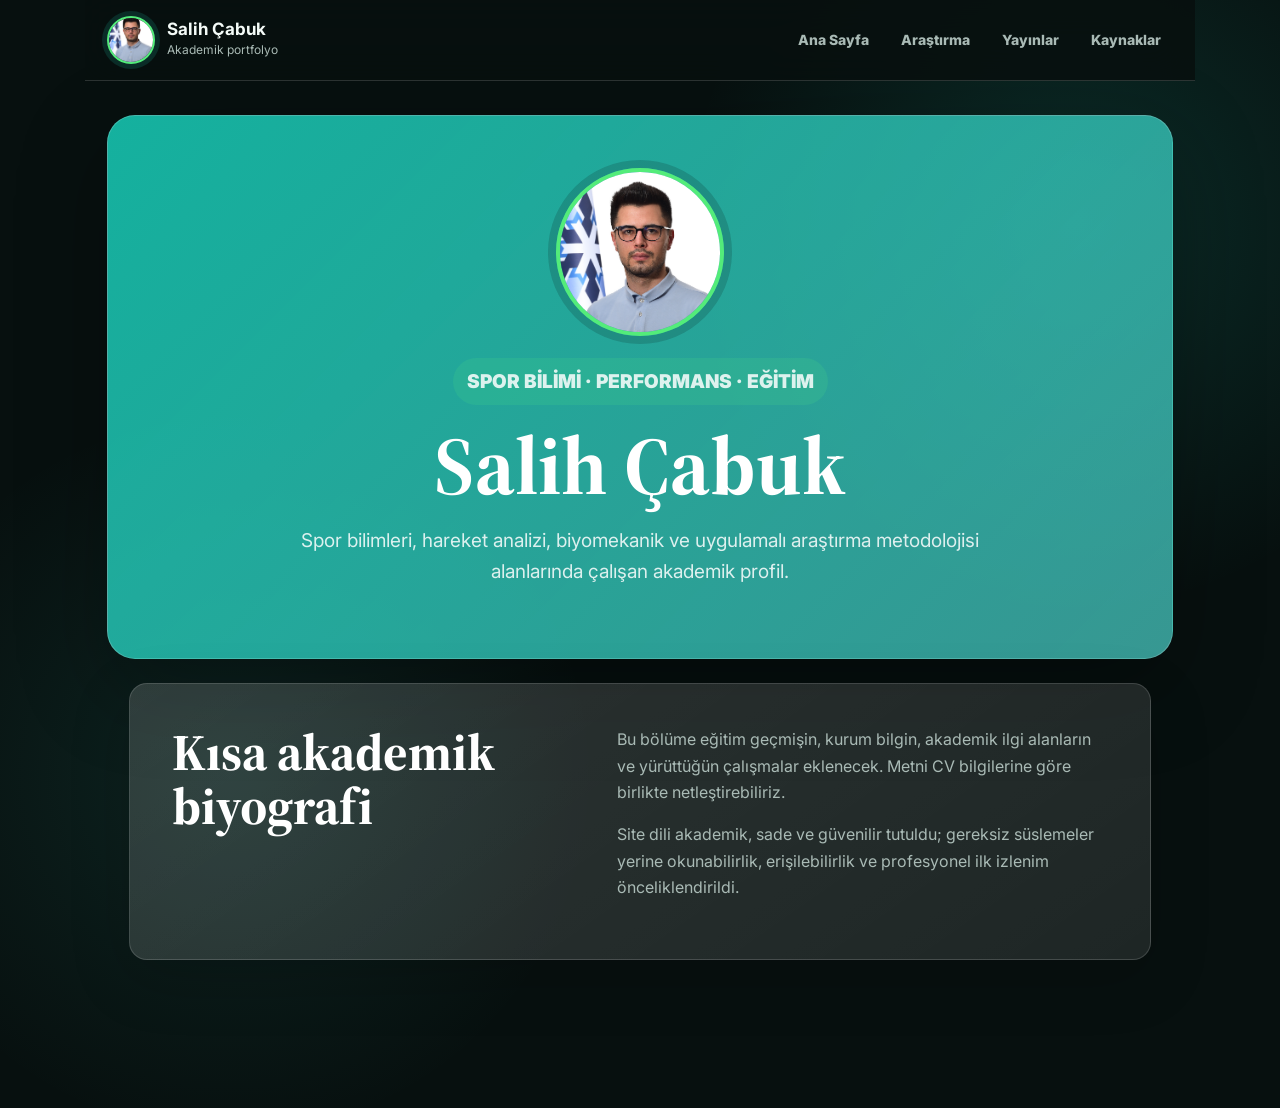
==== about.html @ 03b3e33f "Add files via upload" ====
<!doctype html>
<html lang="tr">
  <head>
    <meta charset="utf-8" />
    <meta name="viewport" content="width=device-width, initial-scale=1" />
    <title>Hakkımda | Salih Çabuk</title>
    <link rel="preconnect" href="https://fonts.googleapis.com" />
    <link rel="preconnect" href="https://fonts.gstatic.com" crossorigin />
    <link
      href="https://fonts.googleapis.com/css2?family=Inter:wght@400;500;600;700;800&family=Source+Serif+4:wght@600;700&display=swap"
      rel="stylesheet"
    />
    <link rel="stylesheet" href="styles.css" />
  </head>
  <body>
    <header class="site-header">
      <a class="brand" href="index.html">
        <span class="brand-photo"><img src="profile.jpg" alt="Salih Çabuk" /></span>
        <span><strong>Salih Çabuk</strong><small>Akademik portfolyo</small></span>
      </a>
      <nav class="site-nav visible">
        <a href="index.html">Ana Sayfa</a>
        <a href="research.html">Araştırma</a>
        <a href="publications.html">Yayınlar</a>
        <a href="resources.html">Kaynaklar</a>
      </nav>
    </header>

    <main class="page">
      <section class="about-hero">
        <img src="profile.jpg" alt="Salih Çabuk portre fotoğrafı" />
        <p class="eyebrow">Spor Bilimi · Performans · Eğitim</p>
        <h1>Salih Çabuk</h1>
        <p>
          Spor bilimleri, hareket analizi, biyomekanik ve uygulamalı araştırma metodolojisi
          alanlarında çalışan akademik profil.
        </p>
      </section>

      <section class="section two-column compact">
        <div>
          <h2>Kısa akademik biyografi</h2>
        </div>
        <div class="prose">
          <p>
            Bu bölüme eğitim geçmişin, kurum bilgin, akademik ilgi alanların ve yürüttüğün
            çalışmalar eklenecek. Metni CV bilgilerine göre birlikte netleştirebiliriz.
          </p>
          <p>
            Site dili akademik, sade ve güvenilir tutuldu; gereksiz süslemeler yerine okunabilirlik,
            erişilebilirlik ve profesyonel ilk izlenim önceliklendirildi.
          </p>
        </div>
      </section>
    </main>
  </body>
</html>
---- styles.css ----
:root {
  --bg: #07100f;
  --bg-soft: #0d1817;
  --panel: rgba(255, 255, 255, 0.075);
  --panel-strong: rgba(255, 255, 255, 0.11);
  --line: rgba(255, 255, 255, 0.15);
  --text: #f4fbf8;
  --muted: #a9bab5;
  --teal: #20c7b0;
  --teal-soft: #48d9c5;
  --green: #53ec7a;
  --rose: #ff8f96;
  --gold: #e8c46b;
  --shadow: 0 28px 90px rgba(0, 0, 0, 0.3);
  --max: 1110px;
}

* {
  box-sizing: border-box;
}

body {
  margin: 0;
  background:
    radial-gradient(circle at 84% 20%, rgba(32, 199, 176, 0.16), transparent 28%),
    radial-gradient(circle at 18% 70%, rgba(72, 217, 197, 0.1), transparent 28%),
    var(--bg);
  color: var(--text);
  font-family: Inter, system-ui, -apple-system, BlinkMacSystemFont, "Segoe UI", sans-serif;
  line-height: 1.65;
}

img {
  max-width: 100%;
}

a {
  color: inherit;
  text-decoration: none;
}

.site-header {
  position: sticky;
  top: 0;
  z-index: 30;
  display: flex;
  align-items: center;
  justify-content: space-between;
  gap: 22px;
  width: min(100%, var(--max));
  margin: 0 auto;
  padding: 16px 22px;
  background: rgba(7, 16, 15, 0.86);
  backdrop-filter: blur(18px);
  border-bottom: 1px solid var(--line);
}

.brand {
  display: inline-flex;
  align-items: center;
  gap: 12px;
  min-width: 0;
}

.brand-photo {
  display: block;
  width: 48px;
  height: 48px;
  overflow: hidden;
  border: 2px solid var(--green);
  border-radius: 50%;
  background: #16302c;
  box-shadow: 0 0 0 5px rgba(32, 199, 176, 0.16);
  flex: 0 0 auto;
}

.brand-photo img {
  width: 100%;
  height: 100%;
  object-fit: cover;
}

.brand strong,
.brand small {
  display: block;
}

.brand strong {
  color: var(--text);
  font-size: 17px;
  line-height: 1.15;
}

.brand small {
  color: var(--muted);
  font-size: 12px;
}

.site-nav {
  display: flex;
  align-items: center;
  gap: 8px;
}

.site-nav a {
  padding: 10px 12px;
  border-radius: 8px;
  color: var(--muted);
  font-size: 14px;
  font-weight: 800;
}

.site-nav a:hover {
  background: var(--panel-strong);
  color: var(--text);
}

.menu-button {
  display: none;
  width: 44px;
  height: 44px;
  border: 1px solid var(--line);
  border-radius: 8px;
  background: var(--panel);
}

.menu-button span {
  display: block;
  width: 18px;
  height: 2px;
  margin: 4px auto;
  background: var(--text);
}

.hero {
  display: grid;
  grid-template-columns: 1fr 0.8fr;
  gap: 46px;
  align-items: center;
  width: min(100%, var(--max));
  margin: 0 auto;
  padding: 34px 22px 30px;
}

.hero-copy {
  padding: 48px;
  border: 1px solid rgba(255, 255, 255, 0.18);
  border-radius: 28px;
  background:
    linear-gradient(135deg, rgba(22, 191, 171, 0.94), rgba(73, 199, 193, 0.82)),
    #1fbfae;
  box-shadow: var(--shadow);
}

.eyebrow,
.section-kicker {
  display: inline-flex;
  align-items: center;
  gap: 8px;
  margin: 0 0 18px;
  padding: 8px 14px;
  border-radius: 999px;
  background: rgba(83, 236, 122, 0.13);
  color: var(--green);
  font-size: 12px;
  font-weight: 900;
  letter-spacing: 0;
  text-transform: uppercase;
}

h1,
h2,
h3,
p,
figure {
  margin-top: 0;
}

h1,
h2 {
  font-family: "Source Serif 4", Georgia, serif;
  line-height: 1.04;
  letter-spacing: 0;
}

h1 {
  margin-bottom: 16px;
  color: #ffffff;
  font-size: clamp(48px, 8vw, 86px);
}

h2 {
  margin-bottom: 16px;
  color: #ffffff;
  font-size: clamp(30px, 4vw, 52px);
}

.title-line {
  max-width: 720px;
  margin-bottom: 18px;
  color: #effffb;
  font-size: clamp(20px, 2.5vw, 30px);
  font-weight: 900;
  line-height: 1.28;
}

.lead,
.prose p,
.quick-links small,
.card p,
.page-hero p,
.about-hero p,
.portrait figcaption span {
  color: var(--muted);
}

.hero-copy .lead {
  color: rgba(255, 255, 255, 0.84);
}

.lead {
  max-width: 650px;
  margin-bottom: 28px;
  font-size: 18px;
}

.hero-actions {
  display: flex;
  flex-wrap: wrap;
  gap: 12px;
}

.button {
  display: inline-flex;
  align-items: center;
  justify-content: center;
  min-height: 48px;
  padding: 0 18px;
  border-radius: 10px;
  font-weight: 900;
}

.button.primary {
  background: linear-gradient(135deg, #35f068, #22d0b9);
  color: #07201b;
}

.button.secondary {
  border: 1px solid rgba(255, 255, 255, 0.28);
  background: rgba(255, 255, 255, 0.12);
  color: #ffffff;
}

.portrait {
  margin: 0;
  padding: 14px;
  border: 1px solid var(--line);
  border-radius: 28px;
  background: rgba(255, 255, 255, 0.08);
  box-shadow: var(--shadow);
}

.portrait img {
  display: block;
  width: 100%;
  aspect-ratio: 4 / 5;
  object-fit: cover;
  object-position: center top;
  border-radius: 22px;
  background: #16302c;
}

.portrait figcaption {
  display: grid;
  gap: 2px;
  padding: 16px 6px 4px;
}

.portrait figcaption strong {
  color: var(--text);
}

.quick-links {
  display: grid;
  grid-template-columns: repeat(4, 1fr);
  gap: 12px;
  width: min(100%, var(--max));
  margin: 0 auto;
  padding: 26px 22px 18px;
}

.quick-links a,
.card,
.list-panel,
.section {
  border: 1px solid var(--line);
  border-radius: 18px;
  background:
    linear-gradient(145deg, rgba(255, 255, 255, 0.1), rgba(255, 255, 255, 0.045)),
    rgba(255, 255, 255, 0.055);
  box-shadow: 0 18px 60px rgba(0, 0, 0, 0.18);
}

.quick-links a {
  display: grid;
  gap: 9px;
  min-height: 168px;
  padding: 20px;
  transition: border-color 160ms ease, transform 160ms ease, background 160ms ease;
}

.quick-links a:hover,
.card:hover {
  border-color: rgba(32, 199, 176, 0.62);
  background: rgba(32, 199, 176, 0.12);
  transform: translateY(-2px);
}

.quick-links span,
.card span {
  color: var(--teal-soft);
  font-size: 13px;
  font-weight: 900;
}

.quick-links strong {
  color: var(--text);
  font-size: 21px;
}

.section {
  width: min(calc(100% - 44px), var(--max));
  margin: 44px auto 72px;
  padding: 42px;
}

.two-column {
  display: grid;
  grid-template-columns: 0.9fr 1.1fr;
  gap: 44px;
}

.compact {
  margin-top: 0;
}

.page {
  width: min(100%, var(--max));
  margin: 0 auto;
  padding: 34px 22px 76px;
}

.page-hero,
.about-hero {
  margin-bottom: 24px;
  padding: 52px;
  border: 1px solid rgba(255, 255, 255, 0.18);
  border-radius: 28px;
  background: linear-gradient(135deg, rgba(22, 191, 171, 0.92), rgba(73, 199, 193, 0.74));
  box-shadow: var(--shadow);
}

.page-hero {
  max-width: none;
}

.page-hero h1,
.about-hero h1 {
  font-size: clamp(44px, 7vw, 82px);
}

.page-hero p,
.about-hero p {
  max-width: 760px;
  color: rgba(255, 255, 255, 0.84);
  font-size: 19px;
}

.about-hero {
  display: grid;
  justify-items: center;
  text-align: center;
}

.about-hero img {
  width: 168px;
  height: 168px;
  margin-bottom: 22px;
  border: 4px solid var(--green);
  border-radius: 50%;
  object-fit: cover;
  object-position: center top;
  box-shadow: 0 0 0 8px rgba(7, 16, 15, 0.16);
}

.about-hero p {
  margin-right: auto;
  margin-left: auto;
}

.card-grid {
  display: grid;
  grid-template-columns: repeat(3, 1fr);
  gap: 16px;
}

.card {
  min-height: 250px;
  padding: 26px;
  transition: border-color 160ms ease, transform 160ms ease, background 160ms ease;
}

.card h2 {
  margin-top: 62px;
  font-family: Inter, sans-serif;
  font-size: 24px;
  line-height: 1.2;
}

.list-panel {
  display: grid;
  overflow: hidden;
}

.list-panel a {
  display: flex;
  align-items: center;
  justify-content: space-between;
  gap: 18px;
  padding: 22px 26px;
  border-bottom: 1px solid var(--line);
  color: var(--text);
  font-weight: 900;
}

.list-panel a:last-child {
  border-bottom: 0;
}

.list-panel span {
  color: var(--muted);
  font-weight: 600;
}

.site-footer {
  display: flex;
  justify-content: space-between;
  gap: 18px;
  width: min(100%, var(--max));
  margin: 0 auto;
  padding: 26px 22px 40px;
  color: var(--muted);
  border-top: 1px solid var(--line);
}

@media (max-width: 900px) {
  .menu-button {
    display: block;
  }

  .site-nav:not(.visible) {
    position: absolute;
    top: 82px;
    right: 22px;
    left: 22px;
    display: none;
    padding: 12px;
    border: 1px solid var(--line);
    border-radius: 18px;
    background: rgba(7, 16, 15, 0.96);
    box-shadow: var(--shadow);
  }

  .site-nav.is-open,
  .site-nav.visible {
    display: grid;
  }

  .hero,
  .two-column,
  .card-grid,
  .quick-links {
    grid-template-columns: 1fr;
  }

  .hero {
    min-height: auto;
    padding-top: 28px;
  }

  .hero-copy,
  .page-hero,
  .about-hero,
  .section {
    padding: 28px;
  }

  .site-footer {
    flex-direction: column;
  }
}
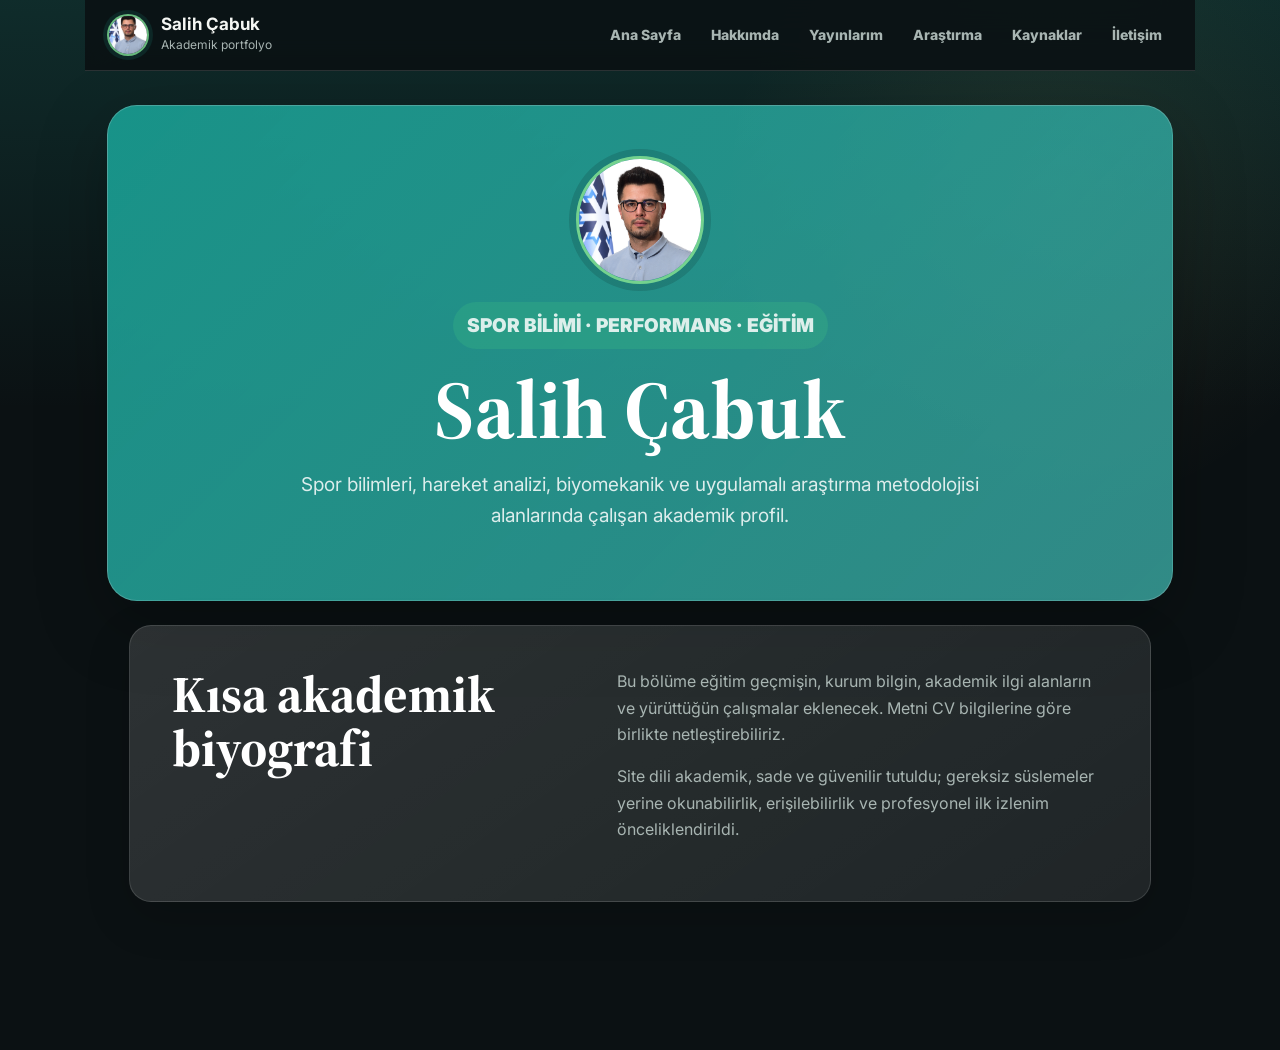
==== commit 8b10d2b2: "Add files via upload" ====
--- a/about.html
+++ b/about.html
@@ -20,9 +20,11 @@
       </a>
       <nav class="site-nav visible">
         <a href="index.html">Ana Sayfa</a>
+        <a href="about.html">Hakkımda</a>
+        <a href="publications.html">Yayınlarım</a>
         <a href="research.html">Araştırma</a>
-        <a href="publications.html">Yayınlar</a>
         <a href="resources.html">Kaynaklar</a>
+        <a href="mailto:example@example.com">İletişim</a>
       </nav>
     </header>
 
--- a/styles.css
+++ b/styles.css
@@ -1,17 +1,17 @@
 :root {
-  --bg: #07100f;
-  --bg-soft: #0d1817;
-  --panel: rgba(255, 255, 255, 0.075);
-  --panel-strong: rgba(255, 255, 255, 0.11);
-  --line: rgba(255, 255, 255, 0.15);
-  --text: #f4fbf8;
-  --muted: #a9bab5;
-  --teal: #20c7b0;
-  --teal-soft: #48d9c5;
-  --green: #53ec7a;
+  --bg: #0b1113;
+  --bg-soft: #121b1e;
+  --panel: rgba(255, 255, 255, 0.07);
+  --panel-strong: rgba(255, 255, 255, 0.12);
+  --line: rgba(255, 255, 255, 0.13);
+  --text: #f5f7f4;
+  --muted: #a8b5b2;
+  --teal: #25b8a7;
+  --teal-soft: #5fd6c7;
+  --green: #7bd88f;
   --rose: #ff8f96;
-  --gold: #e8c46b;
-  --shadow: 0 28px 90px rgba(0, 0, 0, 0.3);
+  --gold: #d8b15c;
+  --shadow: 0 22px 70px rgba(0, 0, 0, 0.26);
   --max: 1110px;
 }
 
@@ -22,8 +22,8 @@
 body {
   margin: 0;
   background:
-    radial-gradient(circle at 84% 20%, rgba(32, 199, 176, 0.16), transparent 28%),
-    radial-gradient(circle at 18% 70%, rgba(72, 217, 197, 0.1), transparent 28%),
+    linear-gradient(180deg, rgba(37, 184, 167, 0.16), transparent 410px),
+    radial-gradient(circle at 82% 18%, rgba(216, 177, 92, 0.09), transparent 24%),
     var(--bg);
   color: var(--text);
   font-family: Inter, system-ui, -apple-system, BlinkMacSystemFont, "Segoe UI", sans-serif;
@@ -49,8 +49,8 @@
   gap: 22px;
   width: min(100%, var(--max));
   margin: 0 auto;
-  padding: 16px 22px;
-  background: rgba(7, 16, 15, 0.86);
+  padding: 14px 22px;
+  background: rgba(11, 17, 19, 0.88);
   backdrop-filter: blur(18px);
   border-bottom: 1px solid var(--line);
 }
@@ -64,13 +64,13 @@
 
 .brand-photo {
   display: block;
-  width: 48px;
-  height: 48px;
+  width: 42px;
+  height: 42px;
   overflow: hidden;
-  border: 2px solid var(--green);
+  border: 2px solid rgba(123, 216, 143, 0.82);
   border-radius: 50%;
   background: #16302c;
-  box-shadow: 0 0 0 5px rgba(32, 199, 176, 0.16);
+  box-shadow: 0 0 0 4px rgba(37, 184, 167, 0.12);
   flex: 0 0 auto;
 }
 
@@ -103,8 +103,8 @@
 }
 
 .site-nav a {
-  padding: 10px 12px;
-  border-radius: 8px;
+  padding: 9px 11px;
+  border-radius: 10px;
   color: var(--muted);
   font-size: 14px;
   font-weight: 800;
@@ -134,22 +134,46 @@
 
 .hero {
   display: grid;
-  grid-template-columns: 1fr 0.8fr;
-  gap: 46px;
+  grid-template-columns: minmax(0, 1fr) 300px;
+  gap: 26px;
   align-items: center;
   width: min(100%, var(--max));
   margin: 0 auto;
-  padding: 34px 22px 30px;
+  padding: 42px 22px 28px;
 }
 
 .hero-copy {
-  padding: 48px;
+  position: relative;
+  overflow: hidden;
+  padding: clamp(28px, 5vw, 48px);
   border: 1px solid rgba(255, 255, 255, 0.18);
-  border-radius: 28px;
+  border-radius: 30px;
   background:
-    linear-gradient(135deg, rgba(22, 191, 171, 0.94), rgba(73, 199, 193, 0.82)),
-    #1fbfae;
+    linear-gradient(135deg, rgba(25, 154, 143, 0.95), rgba(62, 177, 171, 0.82)),
+    #219b90;
   box-shadow: var(--shadow);
+}
+
+.hero-copy::after {
+  content: "";
+  position: absolute;
+  right: -80px;
+  bottom: -110px;
+  width: 260px;
+  height: 260px;
+  border: 1px solid rgba(255, 255, 255, 0.16);
+  border-radius: 50%;
+}
+
+.hero-avatar {
+  width: 108px;
+  height: 108px;
+  margin-bottom: 22px;
+  border: 3px solid rgba(123, 216, 143, 0.95);
+  border-radius: 50%;
+  object-fit: cover;
+  object-position: center top;
+  box-shadow: 0 0 0 7px rgba(7, 16, 15, 0.12);
 }
 
 .eyebrow,
@@ -161,7 +185,7 @@
   padding: 8px 14px;
   border-radius: 999px;
   background: rgba(83, 236, 122, 0.13);
-  color: var(--green);
+  color: #b4f4bf;
   font-size: 12px;
   font-weight: 900;
   letter-spacing: 0;
@@ -186,7 +210,7 @@
 h1 {
   margin-bottom: 16px;
   color: #ffffff;
-  font-size: clamp(48px, 8vw, 86px);
+  font-size: clamp(44px, 7vw, 78px);
 }
 
 h2 {
@@ -199,7 +223,7 @@
   max-width: 720px;
   margin-bottom: 18px;
   color: #effffb;
-  font-size: clamp(20px, 2.5vw, 30px);
+  font-size: clamp(19px, 2.3vw, 28px);
   font-weight: 900;
   line-height: 1.28;
 }
@@ -236,13 +260,13 @@
   justify-content: center;
   min-height: 48px;
   padding: 0 18px;
-  border-radius: 10px;
+  border-radius: 12px;
   font-weight: 900;
 }
 
 .button.primary {
-  background: linear-gradient(135deg, #35f068, #22d0b9);
-  color: #07201b;
+  background: #f4f8f4;
+  color: #123b37;
 }
 
 .button.secondary {
@@ -251,22 +275,57 @@
   color: #ffffff;
 }
 
+.portrait,
+.hero-info {
+  width: min(100%, 280px);
+  justify-self: center;
+}
+
+.hero-info {
+  display: grid;
+  gap: 8px;
+  padding: 24px;
+  border: 1px solid var(--line);
+  border-radius: 24px;
+  background:
+    linear-gradient(145deg, rgba(255, 255, 255, 0.095), rgba(255, 255, 255, 0.04)),
+    rgba(255, 255, 255, 0.052);
+  box-shadow: 0 16px 46px rgba(0, 0, 0, 0.16);
+}
+
+.hero-info span {
+  color: var(--teal-soft);
+  font-size: 13px;
+  font-weight: 900;
+}
+
+.hero-info strong {
+  color: var(--text);
+  font-size: 22px;
+  line-height: 1.2;
+}
+
+.hero-info p {
+  margin-bottom: 0;
+  color: var(--muted);
+}
+
 .portrait {
   margin: 0;
-  padding: 14px;
+  padding: 12px;
   border: 1px solid var(--line);
-  border-radius: 28px;
-  background: rgba(255, 255, 255, 0.08);
+  border-radius: 26px;
+  background: rgba(255, 255, 255, 0.075);
   box-shadow: var(--shadow);
 }
 
 .portrait img {
   display: block;
   width: 100%;
-  aspect-ratio: 4 / 5;
+  height: 300px;
   object-fit: cover;
   object-position: center top;
-  border-radius: 22px;
+  border-radius: 20px;
   background: #16302c;
 }
 
@@ -294,17 +353,17 @@
 .list-panel,
 .section {
   border: 1px solid var(--line);
-  border-radius: 18px;
+  border-radius: 22px;
   background:
-    linear-gradient(145deg, rgba(255, 255, 255, 0.1), rgba(255, 255, 255, 0.045)),
-    rgba(255, 255, 255, 0.055);
-  box-shadow: 0 18px 60px rgba(0, 0, 0, 0.18);
+    linear-gradient(145deg, rgba(255, 255, 255, 0.095), rgba(255, 255, 255, 0.04)),
+    rgba(255, 255, 255, 0.052);
+  box-shadow: 0 16px 46px rgba(0, 0, 0, 0.16);
 }
 
 .quick-links a {
   display: grid;
   gap: 9px;
-  min-height: 168px;
+  min-height: 154px;
   padding: 20px;
   transition: border-color 160ms ease, transform 160ms ease, background 160ms ease;
 }
@@ -331,7 +390,7 @@
 .section {
   width: min(calc(100% - 44px), var(--max));
   margin: 44px auto 72px;
-  padding: 42px;
+  padding: clamp(28px, 4vw, 42px);
 }
 
 .two-column {
@@ -353,11 +412,183 @@
 .page-hero,
 .about-hero {
   margin-bottom: 24px;
-  padding: 52px;
+  padding: clamp(30px, 5vw, 50px);
   border: 1px solid rgba(255, 255, 255, 0.18);
-  border-radius: 28px;
-  background: linear-gradient(135deg, rgba(22, 191, 171, 0.92), rgba(73, 199, 193, 0.74));
+  border-radius: 30px;
+  background: linear-gradient(135deg, rgba(25, 154, 143, 0.94), rgba(62, 177, 171, 0.76));
   box-shadow: var(--shadow);
+}
+
+.publications-page {
+  max-width: 1180px;
+}
+
+.publications-hero {
+  margin-bottom: 28px;
+  padding: 40px 24px 34px;
+  text-align: center;
+  border-bottom: 1px solid rgba(32, 199, 176, 0.42);
+}
+
+.publications-hero h1 {
+  color: var(--teal-soft);
+  font-family: Inter, system-ui, sans-serif;
+  font-size: clamp(44px, 7vw, 70px);
+  font-weight: 900;
+  line-height: 1.05;
+}
+
+.publications-hero p {
+  margin-bottom: 0;
+  color: #c9d2dc;
+  font-size: 20px;
+  font-weight: 800;
+}
+
+.publication-stats {
+  display: grid;
+  grid-template-columns: repeat(3, 1fr);
+  gap: 22px;
+  margin: 48px 0 40px;
+  padding: 20px;
+  border-left: 4px solid var(--teal);
+  border-radius: 8px;
+  background: rgba(39, 86, 74, 0.2);
+}
+
+.publication-stats article {
+  display: grid;
+  grid-template-columns: 72px 1fr;
+  grid-template-rows: auto auto;
+  column-gap: 18px;
+  align-items: center;
+  min-height: 118px;
+  padding: 22px 24px;
+  border: 1px solid var(--line);
+  border-radius: 16px;
+  background: rgba(21, 34, 47, 0.88);
+}
+
+.stat-icon {
+  display: grid;
+  grid-row: 1 / 3;
+  place-items: center;
+  width: 70px;
+  height: 70px;
+  border-radius: 16px;
+  background: linear-gradient(135deg, var(--teal), var(--teal-soft));
+  color: #06201d;
+  font-weight: 900;
+}
+
+.publication-stats strong {
+  color: #f3f6ff;
+  font-size: 36px;
+  line-height: 1;
+}
+
+.publication-stats small {
+  color: #bac4d1;
+  font-size: 15px;
+  font-weight: 700;
+}
+
+.tabs {
+  display: flex;
+  flex-wrap: wrap;
+  justify-content: center;
+  gap: 10px;
+  margin: 0 0 54px;
+}
+
+.tabs a {
+  padding: 10px 15px;
+  border: 1px solid var(--line);
+  border-radius: 999px;
+  background: rgba(255, 255, 255, 0.06);
+  color: var(--text);
+  font-weight: 900;
+}
+
+.tabs a:hover {
+  border-color: rgba(32, 199, 176, 0.68);
+  background: rgba(32, 199, 176, 0.14);
+}
+
+.publication-section {
+  margin: 0 0 70px;
+}
+
+.publication-section h2 {
+  max-width: 820px;
+  margin: 0 auto 28px;
+  padding-bottom: 24px;
+  text-align: center;
+  border-bottom: 1px solid rgba(32, 199, 176, 0.42);
+  font-family: Inter, system-ui, sans-serif;
+  font-size: clamp(28px, 4vw, 40px);
+  font-weight: 900;
+}
+
+.section-label {
+  display: inline-flex;
+  align-items: center;
+  justify-content: center;
+  min-width: 56px;
+  min-height: 38px;
+  margin: 0 0 18px;
+  padding: 0 14px;
+  border-radius: 999px;
+  background: linear-gradient(135deg, #ff7db3, #ffca70);
+  color: #ffffff;
+  font-weight: 900;
+}
+
+.publication-list {
+  display: grid;
+  gap: 16px;
+}
+
+.publication-card {
+  padding: 24px 26px;
+  border: 1px solid rgba(32, 199, 176, 0.28);
+  border-left: 4px solid rgba(32, 199, 176, 0.72);
+  border-radius: 16px;
+  background: rgba(18, 32, 46, 0.88);
+  box-shadow: 0 18px 56px rgba(0, 0, 0, 0.2);
+}
+
+.publication-card h3 {
+  margin-bottom: 10px;
+  color: #edf3ff;
+  font-size: 18px;
+  line-height: 1.45;
+}
+
+.publication-card p {
+  margin-bottom: 8px;
+  color: #bfc8d6;
+}
+
+.publication-card small {
+  display: block;
+  margin-bottom: 14px;
+  color: #8f9bad;
+  font-size: 14px;
+  font-style: italic;
+  font-weight: 700;
+  text-transform: uppercase;
+}
+
+.publication-card span {
+  display: inline-flex;
+  padding: 7px 12px;
+  border: 1px solid rgba(32, 199, 176, 0.34);
+  border-radius: 999px;
+  background: rgba(32, 199, 176, 0.13);
+  color: var(--teal-soft);
+  font-size: 13px;
+  font-weight: 900;
 }
 
 .page-hero {
@@ -383,14 +614,14 @@
 }
 
 .about-hero img {
-  width: 168px;
-  height: 168px;
-  margin-bottom: 22px;
-  border: 4px solid var(--green);
+  width: 128px;
+  height: 128px;
+  margin-bottom: 18px;
+  border: 3px solid rgba(123, 216, 143, 0.92);
   border-radius: 50%;
   object-fit: cover;
   object-position: center top;
-  box-shadow: 0 0 0 8px rgba(7, 16, 15, 0.16);
+  box-shadow: 0 0 0 7px rgba(7, 16, 15, 0.14);
 }
 
 .about-hero p {
@@ -488,6 +719,24 @@
     padding-top: 28px;
   }
 
+  .portrait {
+    width: min(100%, 240px);
+  }
+
+  .portrait img {
+    height: 255px;
+  }
+
+  .hero-info {
+    width: 100%;
+    justify-self: stretch;
+  }
+
+  .publication-stats {
+    grid-template-columns: 1fr;
+    gap: 12px;
+  }
+
   .hero-copy,
   .page-hero,
   .about-hero,
@@ -499,3 +748,61 @@
     flex-direction: column;
   }
 }
+
+@media (max-width: 520px) {
+  .brand small {
+    display: none;
+  }
+
+  h1 {
+    font-size: clamp(38px, 13vw, 58px);
+  }
+
+  .title-line {
+    font-size: 20px;
+  }
+
+  .hero,
+  .page {
+    padding-right: 16px;
+    padding-left: 16px;
+  }
+
+  .hero-copy,
+  .page-hero,
+  .about-hero,
+  .section {
+    border-radius: 22px;
+    padding: 24px;
+  }
+
+  .portrait {
+    width: min(100%, 210px);
+  }
+
+  .portrait img {
+    height: 225px;
+    border-radius: 16px;
+  }
+
+  .hero-avatar {
+    width: 86px;
+    height: 86px;
+  }
+
+  .about-hero img {
+    width: 96px;
+    height: 96px;
+  }
+
+  .publication-stats article {
+    grid-template-columns: 58px 1fr;
+    padding: 18px;
+  }
+
+  .stat-icon {
+    width: 56px;
+    height: 56px;
+  }
+}
+}
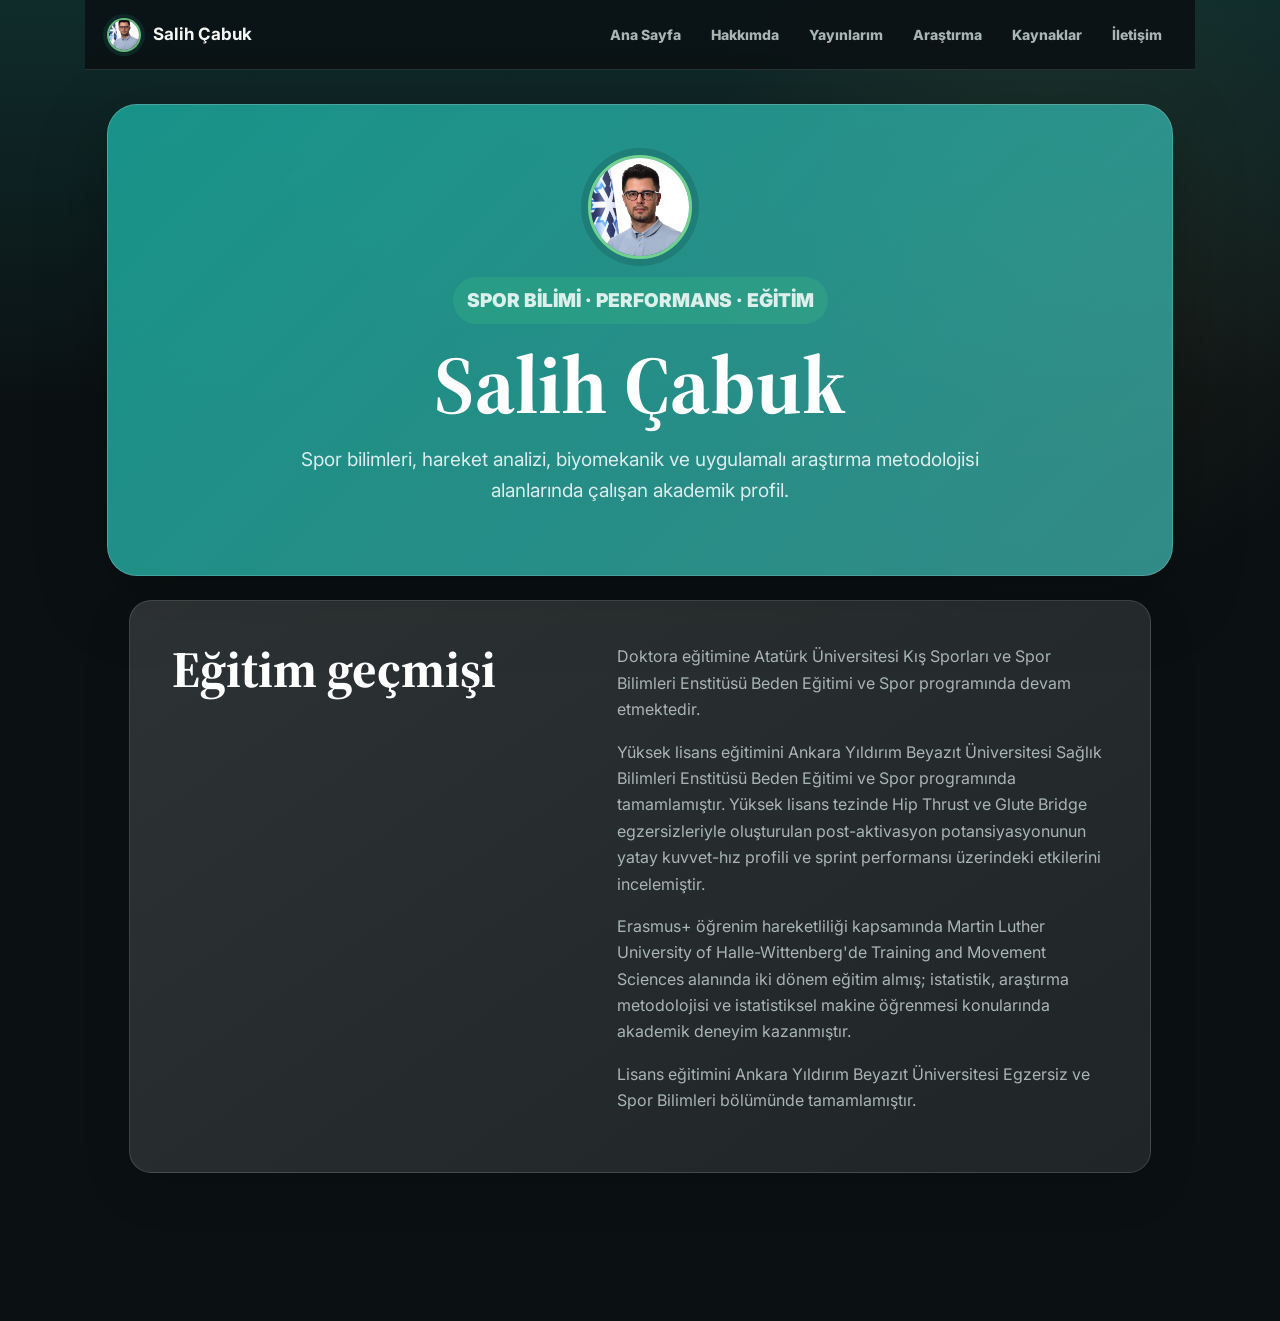
==== commit fed13a1e: "Add files via upload" ====
--- a/about.html
+++ b/about.html
@@ -16,7 +16,7 @@
     <header class="site-header">
       <a class="brand" href="index.html">
         <span class="brand-photo"><img src="profile.jpg" alt="Salih Çabuk" /></span>
-        <span><strong>Salih Çabuk</strong><small>Akademik portfolyo</small></span>
+        <span><strong>Salih Çabuk</strong></span>
       </a>
       <nav class="site-nav visible">
         <a href="index.html">Ana Sayfa</a>
@@ -41,16 +41,28 @@
 
       <section class="section two-column compact">
         <div>
-          <h2>Kısa akademik biyografi</h2>
+          <h2>Eğitim geçmişi</h2>
         </div>
         <div class="prose">
           <p>
-            Bu bölüme eğitim geçmişin, kurum bilgin, akademik ilgi alanların ve yürüttüğün
-            çalışmalar eklenecek. Metni CV bilgilerine göre birlikte netleştirebiliriz.
+            Doktora eğitimine Atatürk Üniversitesi Kış Sporları ve Spor Bilimleri Enstitüsü
+            Beden Eğitimi ve Spor programında devam etmektedir.
           </p>
           <p>
-            Site dili akademik, sade ve güvenilir tutuldu; gereksiz süslemeler yerine okunabilirlik,
-            erişilebilirlik ve profesyonel ilk izlenim önceliklendirildi.
+            Yüksek lisans eğitimini Ankara Yıldırım Beyazıt Üniversitesi Sağlık Bilimleri
+            Enstitüsü Beden Eğitimi ve Spor programında tamamlamıştır. Yüksek lisans tezinde
+            Hip Thrust ve Glute Bridge egzersizleriyle oluşturulan post-aktivasyon potansiyasyonunun
+            yatay kuvvet-hız profili ve sprint performansı üzerindeki etkilerini incelemiştir.
+          </p>
+          <p>
+            Erasmus+ öğrenim hareketliliği kapsamında Martin Luther University of
+            Halle-Wittenberg'de Training and Movement Sciences alanında iki dönem eğitim almış;
+            istatistik, araştırma metodolojisi ve istatistiksel makine öğrenmesi konularında
+            akademik deneyim kazanmıştır.
+          </p>
+          <p>
+            Lisans eğitimini Ankara Yıldırım Beyazıt Üniversitesi Egzersiz ve Spor Bilimleri
+            bölümünde tamamlamıştır.
           </p>
         </div>
       </section>
--- a/styles.css
+++ b/styles.css
@@ -64,8 +64,8 @@
 
 .brand-photo {
   display: block;
-  width: 42px;
-  height: 42px;
+  width: 34px;
+  height: 34px;
   overflow: hidden;
   border: 2px solid rgba(123, 216, 143, 0.82);
   border-radius: 50%;
@@ -92,8 +92,7 @@
 }
 
 .brand small {
-  color: var(--muted);
-  font-size: 12px;
+  display: none;
 }
 
 .site-nav {
@@ -134,8 +133,8 @@
 
 .hero {
   display: grid;
-  grid-template-columns: minmax(0, 1fr) 300px;
-  gap: 26px;
+  grid-template-columns: minmax(0, 1fr) 250px;
+  gap: 28px;
   align-items: center;
   width: min(100%, var(--max));
   margin: 0 auto;
@@ -166,14 +165,56 @@
 }
 
 .hero-avatar {
-  width: 108px;
-  height: 108px;
-  margin-bottom: 22px;
-  border: 3px solid rgba(123, 216, 143, 0.95);
+  width: 76px;
+  height: 76px;
+  margin-bottom: 18px;
+  border: 2px solid rgba(123, 216, 143, 0.95);
   border-radius: 50%;
   object-fit: cover;
   object-position: center top;
-  box-shadow: 0 0 0 7px rgba(7, 16, 15, 0.12);
+  box-shadow: 0 0 0 6px rgba(7, 16, 15, 0.12);
+}
+
+.education-list {
+  display: grid;
+  gap: 12px;
+}
+
+.education-list article {
+  padding: 16px 18px;
+  border: 1px solid rgba(255, 255, 255, 0.18);
+  border-radius: 18px;
+  background: rgba(7, 16, 15, 0.13);
+}
+
+.education-list span {
+  display: block;
+  margin-bottom: 5px;
+  color: #cff7da;
+  font-size: 12px;
+  font-weight: 900;
+}
+
+.education-list h2 {
+  margin-bottom: 3px;
+  color: #ffffff;
+  font-family: Inter, system-ui, sans-serif;
+  font-size: 18px;
+  line-height: 1.25;
+}
+
+.education-list p {
+  margin-bottom: 0;
+  color: rgba(255, 255, 255, 0.9);
+  font-weight: 800;
+}
+
+.education-note {
+  display: block;
+  margin-top: 8px;
+  color: rgba(255, 255, 255, 0.72);
+  font-size: 13px;
+  line-height: 1.45;
 }
 
 .eyebrow,
@@ -231,6 +272,7 @@
 .lead,
 .prose p,
 .quick-links small,
+.quick-links p,
 .card p,
 .page-hero p,
 .about-hero p,
@@ -276,9 +318,48 @@
 }
 
 .portrait,
-.hero-info {
-  width: min(100%, 280px);
+.hero-info,
+.profile-card {
+  width: min(100%, 220px);
   justify-self: center;
+}
+
+.profile-card {
+  margin: 0;
+  padding: 10px;
+  border: 1px solid var(--line);
+  border-radius: 24px;
+  background:
+    linear-gradient(145deg, rgba(255, 255, 255, 0.11), rgba(255, 255, 255, 0.045)),
+    rgba(255, 255, 255, 0.06);
+  box-shadow: var(--shadow);
+}
+
+.profile-card img {
+  display: block;
+  width: 100%;
+  height: 235px;
+  border-radius: 18px;
+  object-fit: cover;
+  object-position: center top;
+  background: #16302c;
+}
+
+.profile-card figcaption {
+  display: grid;
+  gap: 2px;
+  padding: 13px 4px 2px;
+}
+
+.profile-card strong {
+  color: #ffffff;
+  font-size: 17px;
+}
+
+.profile-card span {
+  color: var(--muted);
+  font-size: 13px;
+  font-weight: 700;
 }
 
 .hero-info {
@@ -385,6 +466,12 @@
 .quick-links strong {
   color: var(--text);
   font-size: 21px;
+}
+
+.quick-links p {
+  margin-bottom: 0;
+  font-size: 14px;
+  line-height: 1.45;
 }
 
 .section {
@@ -570,7 +657,7 @@
   color: #bfc8d6;
 }
 
-.publication-card small {
+.publication-card .pub-meta {
   display: block;
   margin-bottom: 14px;
   color: #8f9bad;
@@ -614,8 +701,8 @@
 }
 
 .about-hero img {
-  width: 128px;
-  height: 128px;
+  width: 104px;
+  height: 104px;
   margin-bottom: 18px;
   border: 3px solid rgba(123, 216, 143, 0.92);
   border-radius: 50%;
@@ -732,6 +819,14 @@
     justify-self: stretch;
   }
 
+  .profile-card {
+    width: min(100%, 200px);
+  }
+
+  .profile-card img {
+    height: 210px;
+  }
+
   .publication-stats {
     grid-template-columns: 1fr;
     gap: 12px;
@@ -786,13 +881,21 @@
   }
 
   .hero-avatar {
+    width: 68px;
+    height: 68px;
+  }
+
+  .about-hero img {
     width: 86px;
     height: 86px;
   }
 
-  .about-hero img {
-    width: 96px;
-    height: 96px;
+  .profile-card {
+    width: min(100%, 180px);
+  }
+
+  .profile-card img {
+    height: 190px;
   }
 
   .publication-stats article {
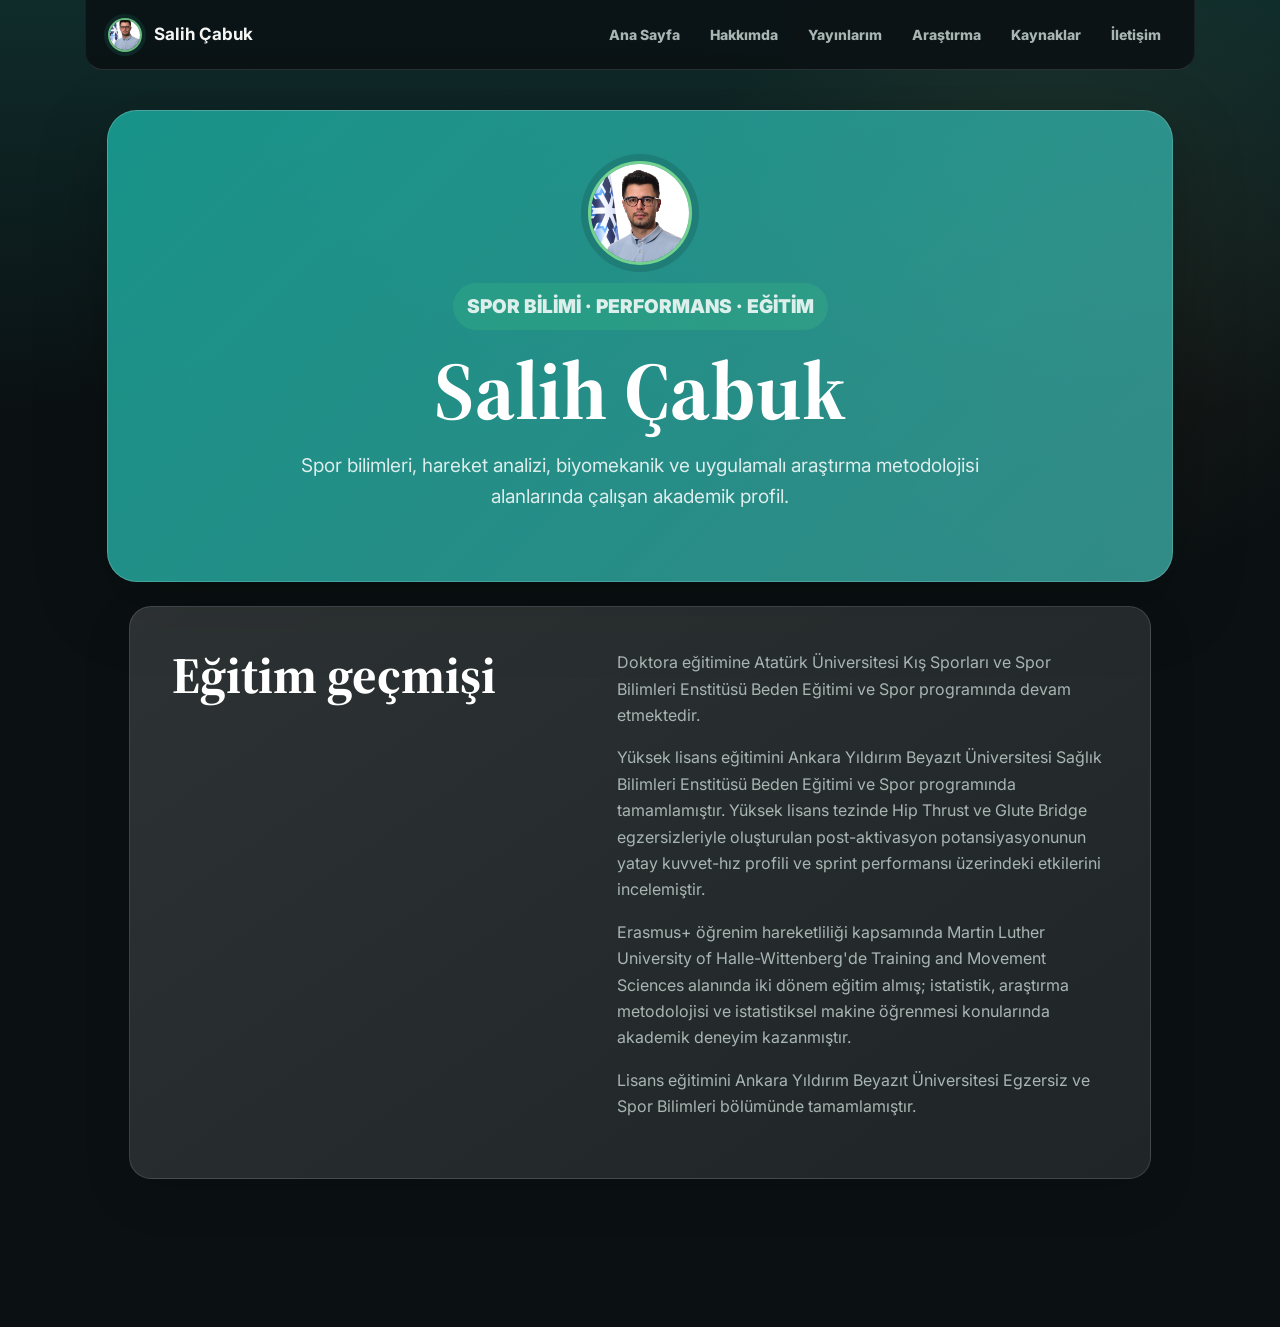
==== commit 08628de6: "Add files via upload" ====
--- a/about.html
+++ b/about.html
@@ -18,7 +18,12 @@
         <span class="brand-photo"><img src="profile.jpg" alt="Salih Çabuk" /></span>
         <span><strong>Salih Çabuk</strong></span>
       </a>
-      <nav class="site-nav visible">
+      <button class="menu-button" type="button" aria-label="Menüyü aç" aria-expanded="false">
+        <span></span>
+        <span></span>
+        <span></span>
+      </button>
+      <nav class="site-nav">
         <a href="index.html">Ana Sayfa</a>
         <a href="about.html">Hakkımda</a>
         <a href="publications.html">Yayınlarım</a>
--- a/styles.css
+++ b/styles.css
@@ -21,6 +21,7 @@
 
 body {
   margin: 0;
+  padding-top: 76px;
   background:
     linear-gradient(180deg, rgba(37, 184, 167, 0.16), transparent 410px),
     radial-gradient(circle at 82% 18%, rgba(216, 177, 92, 0.09), transparent 24%),
@@ -40,8 +41,10 @@
 }
 
 .site-header {
-  position: sticky;
+  position: fixed;
   top: 0;
+  left: 50%;
+  transform: translateX(-50%);
   z-index: 30;
   display: flex;
   align-items: center;
@@ -53,6 +56,9 @@
   background: rgba(11, 17, 19, 0.88);
   backdrop-filter: blur(18px);
   border-bottom: 1px solid var(--line);
+  border-right: 1px solid rgba(255, 255, 255, 0.06);
+  border-left: 1px solid rgba(255, 255, 255, 0.06);
+  border-radius: 0 0 18px 18px;
 }
 
 .brand {
@@ -604,6 +610,13 @@
 
 .publication-section {
   margin: 0 0 70px;
+  scroll-margin-top: 100px;
+}
+
+.page-hero,
+.about-hero,
+.publications-hero {
+  scroll-margin-top: 100px;
 }
 
 .publication-section h2 {
@@ -776,7 +789,7 @@
     display: block;
   }
 
-  .site-nav:not(.visible) {
+  .site-nav {
     position: absolute;
     top: 82px;
     right: 22px;
@@ -789,8 +802,7 @@
     box-shadow: var(--shadow);
   }
 
-  .site-nav.is-open,
-  .site-nav.visible {
+  .site-nav.is-open {
     display: grid;
   }
 
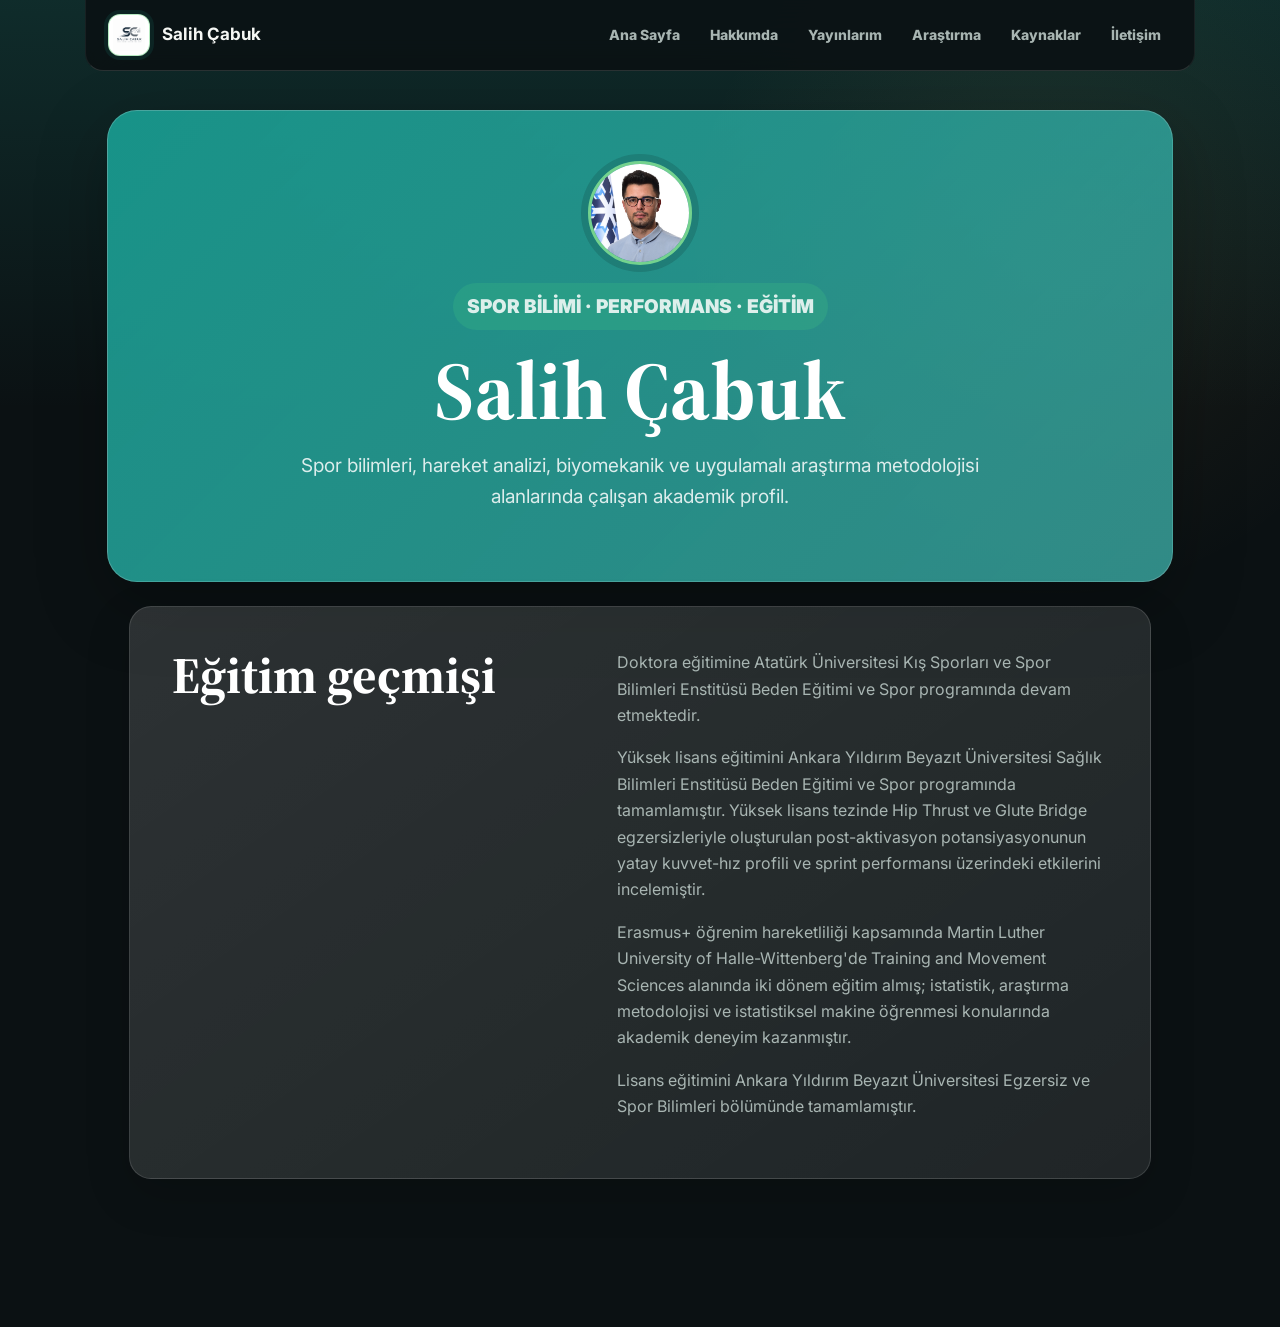
==== commit 80a4a12e: "Add files via upload" ====
--- a/about.html
+++ b/about.html
@@ -15,7 +15,7 @@
   <body>
     <header class="site-header">
       <a class="brand" href="index.html">
-        <span class="brand-photo"><img src="profile.jpg" alt="Salih Çabuk" /></span>
+        <span class="brand-photo"><img src="logo.png" alt="Salih Çabuk logo" /></span>
         <span><strong>Salih Çabuk</strong></span>
       </a>
       <button class="menu-button" type="button" aria-label="Menüyü aç" aria-expanded="false">
--- a/styles.css
+++ b/styles.css
@@ -70,20 +70,21 @@
 
 .brand-photo {
   display: block;
-  width: 34px;
-  height: 34px;
+  width: 42px;
+  height: 42px;
   overflow: hidden;
-  border: 2px solid rgba(123, 216, 143, 0.82);
-  border-radius: 50%;
-  background: #16302c;
-  box-shadow: 0 0 0 4px rgba(37, 184, 167, 0.12);
+  padding: 4px;
+  border: 1px solid rgba(123, 216, 143, 0.55);
+  border-radius: 12px;
+  background: #ffffff;
+  box-shadow: 0 0 0 4px rgba(37, 184, 167, 0.1);
   flex: 0 0 auto;
 }
 
 .brand-photo img {
   width: 100%;
   height: 100%;
-  object-fit: cover;
+  object-fit: contain;
 }
 
 .brand strong,
@@ -139,12 +140,12 @@
 
 .hero {
   display: grid;
-  grid-template-columns: minmax(0, 1fr) 250px;
-  gap: 28px;
-  align-items: center;
+  grid-template-columns: minmax(0, 1fr) 260px;
+  gap: 34px;
+  align-items: start;
   width: min(100%, var(--max));
   margin: 0 auto;
-  padding: 42px 22px 28px;
+  padding: 42px 22px 76px;
 }
 
 .hero-copy {
@@ -183,14 +184,14 @@
 
 .education-list {
   display: grid;
-  gap: 12px;
+  gap: 20px;
 }
 
 .education-list article {
-  padding: 16px 18px;
-  border: 1px solid rgba(255, 255, 255, 0.18);
-  border-radius: 18px;
-  background: rgba(7, 16, 15, 0.13);
+  padding: 0;
+  border: 0;
+  border-radius: 0;
+  background: transparent;
 }
 
 .education-list span {
@@ -202,15 +203,15 @@
 }
 
 .education-list h2 {
-  margin-bottom: 3px;
+  margin-bottom: 7px;
   color: #ffffff;
-  font-family: Inter, system-ui, sans-serif;
-  font-size: 18px;
-  line-height: 1.25;
+  font-family: "Source Serif 4", Georgia, serif;
+  font-size: clamp(30px, 4.6vw, 48px);
+  line-height: 0.98;
 }
 
 .education-list p {
-  margin-bottom: 0;
+  margin-bottom: 8px;
   color: rgba(255, 255, 255, 0.9);
   font-weight: 800;
 }
@@ -331,7 +332,11 @@
 }
 
 .profile-card {
+  display: grid;
+  justify-items: center;
+  text-align: center;
   margin: 0;
+  margin-top: 120px;
   padding: 10px;
   border: 1px solid var(--line);
   border-radius: 24px;
@@ -354,18 +359,35 @@
 .profile-card figcaption {
   display: grid;
   gap: 2px;
-  padding: 13px 4px 2px;
+  padding: 13px 4px 12px;
 }
 
 .profile-card strong {
   color: #ffffff;
   font-size: 17px;
-}
-
-.profile-card span {
+  line-height: 1.35;
+}
+
+.profile-card span,
+.affiliation-card span {
   color: var(--muted);
   font-size: 13px;
   font-weight: 700;
+}
+
+.affiliation-card {
+  display: grid;
+  gap: 3px;
+  width: 100%;
+  padding: 14px;
+  border: 1px solid rgba(32, 199, 176, 0.24);
+  border-radius: 16px;
+  background: rgba(32, 199, 176, 0.08);
+}
+
+.affiliation-card strong {
+  color: var(--teal-soft);
+  font-size: 14px;
 }
 
 .hero-info {
@@ -833,6 +855,7 @@
 
   .profile-card {
     width: min(100%, 200px);
+    margin-top: 0;
   }
 
   .profile-card img {
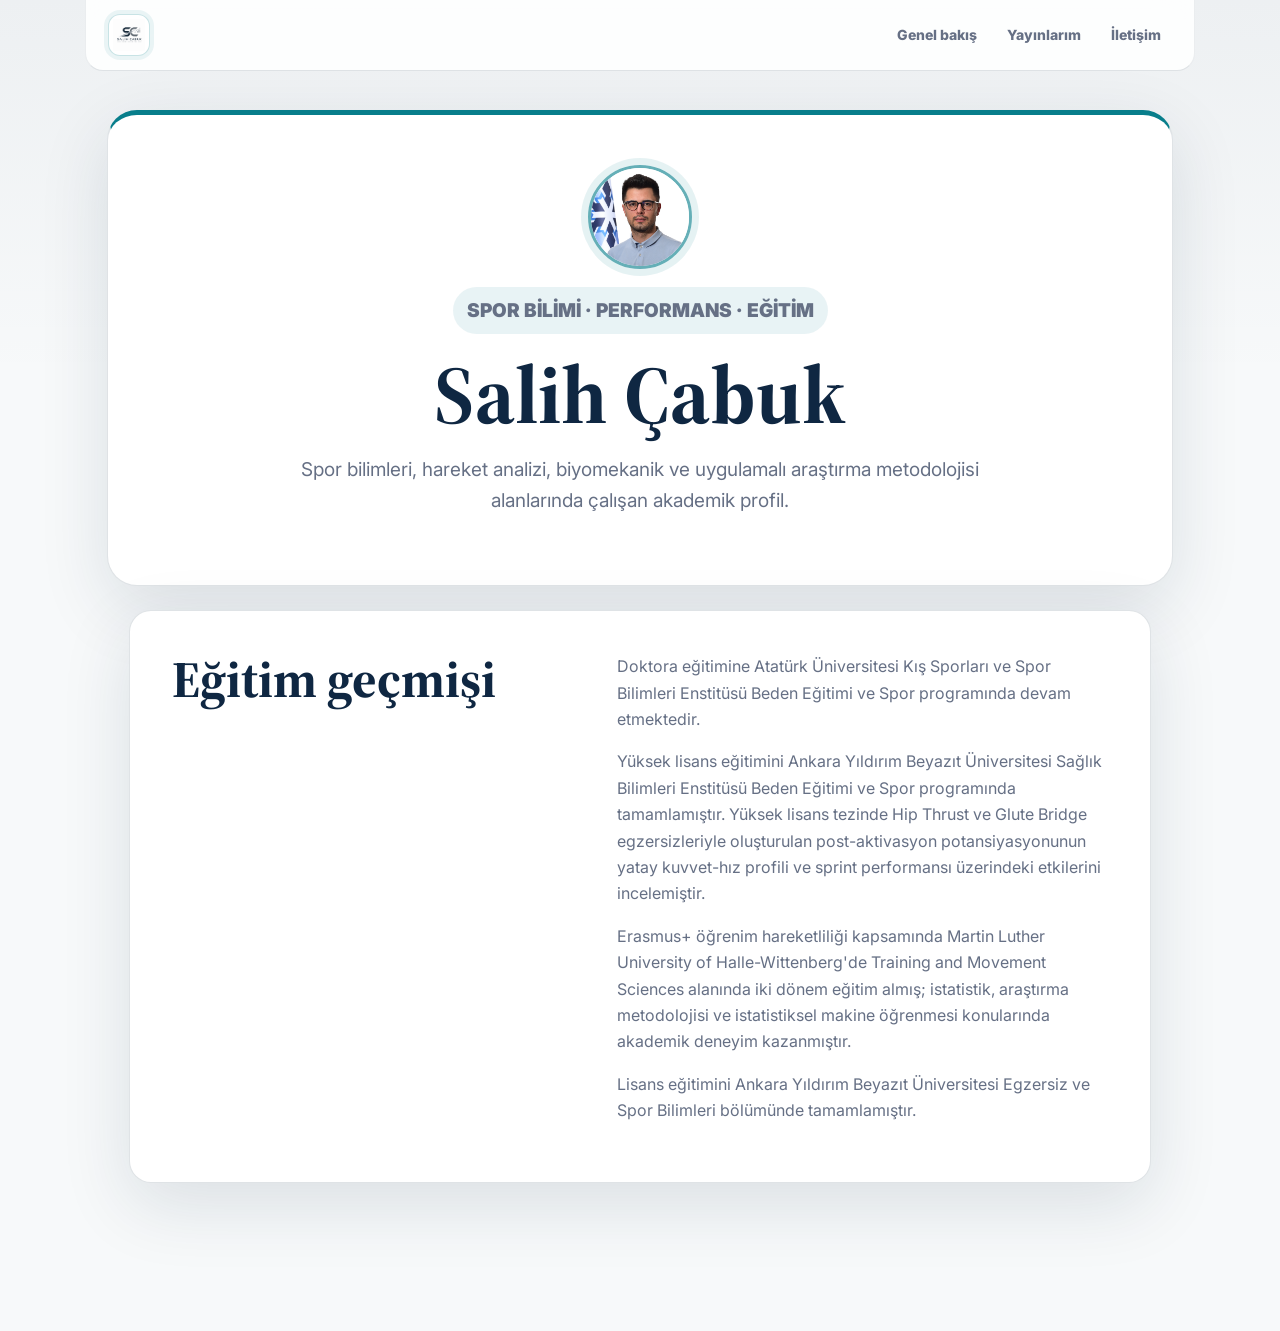
==== commit e7507a47: "Add files via upload" ====
--- a/about.html
+++ b/about.html
@@ -16,7 +16,6 @@
     <header class="site-header">
       <a class="brand" href="index.html">
         <span class="brand-photo"><img src="logo.png" alt="Salih Çabuk logo" /></span>
-        <span><strong>Salih Çabuk</strong></span>
       </a>
       <button class="menu-button" type="button" aria-label="Menüyü aç" aria-expanded="false">
         <span></span>
@@ -24,11 +23,8 @@
         <span></span>
       </button>
       <nav class="site-nav">
-        <a href="index.html">Ana Sayfa</a>
-        <a href="about.html">Hakkımda</a>
+        <a href="index.html">Genel bakış</a>
         <a href="publications.html">Yayınlarım</a>
-        <a href="research.html">Araştırma</a>
-        <a href="resources.html">Kaynaklar</a>
         <a href="mailto:example@example.com">İletişim</a>
       </nav>
     </header>
--- a/styles.css
+++ b/styles.css
@@ -1,17 +1,17 @@
 :root {
-  --bg: #0b1113;
-  --bg-soft: #121b1e;
-  --panel: rgba(255, 255, 255, 0.07);
-  --panel-strong: rgba(255, 255, 255, 0.12);
-  --line: rgba(255, 255, 255, 0.13);
-  --text: #f5f7f4;
-  --muted: #a8b5b2;
-  --teal: #25b8a7;
-  --teal-soft: #5fd6c7;
-  --green: #7bd88f;
-  --rose: #ff8f96;
-  --gold: #d8b15c;
-  --shadow: 0 22px 70px rgba(0, 0, 0, 0.26);
+  --bg: #f7f9fa;
+  --bg-soft: #eef4f5;
+  --panel: #ffffff;
+  --panel-strong: #eef7f8;
+  --line: rgba(15, 39, 66, 0.13);
+  --text: #182230;
+  --muted: #667085;
+  --navy: #0f2742;
+  --teal: #087e8b;
+  --teal-soft: #087e8b;
+  --green: #34a853;
+  --gold: #d9a441;
+  --shadow: 0 22px 70px rgba(15, 39, 66, 0.12);
   --max: 1110px;
 }
 
@@ -23,8 +23,7 @@
   margin: 0;
   padding-top: 76px;
   background:
-    linear-gradient(180deg, rgba(37, 184, 167, 0.16), transparent 410px),
-    radial-gradient(circle at 82% 18%, rgba(216, 177, 92, 0.09), transparent 24%),
+    linear-gradient(180deg, rgba(15, 39, 66, 0.045), transparent 380px),
     var(--bg);
   color: var(--text);
   font-family: Inter, system-ui, -apple-system, BlinkMacSystemFont, "Segoe UI", sans-serif;
@@ -53,12 +52,44 @@
   width: min(100%, var(--max));
   margin: 0 auto;
   padding: 14px 22px;
-  background: rgba(11, 17, 19, 0.88);
+  background: rgba(255, 255, 255, 0.88);
   backdrop-filter: blur(18px);
   border-bottom: 1px solid var(--line);
-  border-right: 1px solid rgba(255, 255, 255, 0.06);
-  border-left: 1px solid rgba(255, 255, 255, 0.06);
+  border-right: 1px solid rgba(15, 39, 66, 0.08);
+  border-left: 1px solid rgba(15, 39, 66, 0.08);
   border-radius: 0 0 18px 18px;
+}
+
+.home-page {
+  padding-top: 0;
+}
+
+.home-page .site-header {
+  background: rgba(15, 39, 66, 0.68);
+  border-color: rgba(255, 255, 255, 0.14);
+  box-shadow: 0 18px 50px rgba(15, 39, 66, 0.18);
+}
+
+.home-page .brand strong {
+  color: #ffffff;
+}
+
+.home-page .site-nav a {
+  color: rgba(255, 255, 255, 0.82);
+}
+
+.home-page .site-nav a:hover {
+  background: rgba(255, 255, 255, 0.12);
+  color: #ffffff;
+}
+
+.home-page .menu-button {
+  border-color: rgba(255, 255, 255, 0.24);
+  background: rgba(255, 255, 255, 0.08);
+}
+
+.home-page .menu-button span {
+  background: #ffffff;
 }
 
 .brand {
@@ -74,11 +105,12 @@
   height: 42px;
   overflow: hidden;
   padding: 4px;
-  border: 1px solid rgba(123, 216, 143, 0.55);
+  border: 1px solid rgba(8, 126, 139, 0.22);
   border-radius: 12px;
   background: #ffffff;
-  box-shadow: 0 0 0 4px rgba(37, 184, 167, 0.1);
+  box-shadow: 0 0 0 4px rgba(8, 126, 139, 0.08);
   flex: 0 0 auto;
+  cursor: zoom-in;
 }
 
 .brand-photo img {
@@ -87,13 +119,60 @@
   object-fit: contain;
 }
 
+.logo-lightbox {
+  position: fixed;
+  inset: 0;
+  z-index: 100;
+  display: none;
+  place-items: center;
+  padding: 28px;
+  background: rgba(2, 8, 9, 0.82);
+  backdrop-filter: blur(12px);
+}
+
+.logo-lightbox.is-open {
+  display: grid;
+}
+
+.logo-lightbox img {
+  width: min(86vw, 620px);
+  max-height: 78vh;
+  padding: clamp(16px, 4vw, 34px);
+  border: 1px solid rgba(255, 255, 255, 0.24);
+  border-radius: 26px;
+  background: #ffffff;
+  box-shadow: 0 34px 120px rgba(0, 0, 0, 0.55);
+  object-fit: contain;
+}
+
+.logo-lightbox-close {
+  position: fixed;
+  top: 24px;
+  right: 24px;
+  display: grid;
+  place-items: center;
+  width: 44px;
+  height: 44px;
+  border: 1px solid rgba(255, 255, 255, 0.22);
+  border-radius: 50%;
+  background: rgba(255, 255, 255, 0.12);
+  color: #ffffff;
+  cursor: pointer;
+  font-size: 16px;
+  font-weight: 900;
+}
+
+.logo-lightbox-close:hover {
+  background: rgba(255, 255, 255, 0.2);
+}
+
 .brand strong,
 .brand small {
   display: block;
 }
 
 .brand strong {
-  color: var(--text);
+  color: var(--navy);
   font-size: 17px;
   line-height: 1.15;
 }
@@ -118,7 +197,7 @@
 
 .site-nav a:hover {
   background: var(--panel-strong);
-  color: var(--text);
+  color: var(--navy);
 }
 
 .menu-button {
@@ -135,28 +214,122 @@
   width: 18px;
   height: 2px;
   margin: 4px auto;
-  background: var(--text);
+  background: var(--navy);
+}
+
+.media-hero {
+  position: relative;
+  isolation: isolate;
+  min-height: 560px;
+  overflow: hidden;
+  background: #6f92ad;
+  border-bottom: 1px solid rgba(15, 39, 66, 0.16);
+}
+
+.media-hero::before {
+  display: none;
+}
+
+.media-hero::after {
+  display: none;
+}
+
+.media-hero-content {
+  display: flex;
+  align-items: center;
+  justify-content: flex-start;
+  gap: 26px;
+  width: min(100%, var(--max));
+  min-height: inherit;
+  margin: 0 auto;
+  padding: 120px 22px 88px;
+  padding-left: clamp(70px, 9vw, 128px);
+}
+
+.media-photo-block {
+  width: clamp(360px, 34vw, 430px);
+  flex: 0 0 clamp(360px, 34vw, 430px);
+  margin: 0;
+}
+
+.media-portrait {
+  display: block;
+  width: 100%;
+  aspect-ratio: 1 / 1;
+  object-fit: cover;
+  object-position: 62% top;
+  border: 0;
+  border-radius: 0;
+  background: transparent;
+  box-shadow: 0 24px 56px rgba(15, 39, 66, 0.24);
+  clip-path: inset(0 0 0 6%);
+}
+
+.media-identity {
+  width: min(44vw, 520px);
+  min-height: clamp(360px, 34vw, 430px);
+  margin: 0;
+  padding: 0;
+  color: #ffffff;
+  text-align: left;
+  display: flex;
+  flex-direction: column;
+  justify-content: flex-end;
+}
+
+.media-identity h1 {
+  max-width: none;
+  margin: 0 0 8px;
+  color: #ffffff;
+  font-family: "Helvetica Neue", Helvetica, Arial, sans-serif;
+  font-size: clamp(44px, 4vw, 46px);
+  font-weight: 700;
+  line-height: 0.98;
+}
+
+.media-identity p {
+  margin: 0;
+  color: rgba(255, 255, 255, 0.92);
+  font-family: "Helvetica Neue", Helvetica, Arial, sans-serif;
+  font-size: 20px;
+  font-weight: 400;
+  line-height: 1.22;
 }
 
 .hero {
   display: grid;
-  grid-template-columns: minmax(0, 1fr) 260px;
-  gap: 34px;
+  grid-template-columns: 1fr;
+  gap: 24px;
   align-items: start;
+  justify-items: center;
   width: min(100%, var(--max));
   margin: 0 auto;
-  padding: 42px 22px 76px;
+  padding: 34px 0 76px;
+}
+
+.education-section {
+  width: 100%;
+  max-width: none;
+  grid-template-columns: clamp(103px, 8.5vw, 129px) 202px clamp(28px, 4vw, 52px) minmax(0, 1110px) minmax(22px, 1fr);
+  align-items: start;
+  justify-items: stretch;
+  gap: 0;
+  padding-top: 56px;
+  padding-right: 0;
+  padding-left: 0;
 }
 
 .hero-copy {
+  grid-column: 4;
+  width: 100%;
   position: relative;
   overflow: hidden;
-  padding: clamp(28px, 5vw, 48px);
-  border: 1px solid rgba(255, 255, 255, 0.18);
+  padding: clamp(26px, 4vw, 40px);
+  border: 1px solid var(--line);
+  border-top: 5px solid var(--teal);
   border-radius: 30px;
   background:
-    linear-gradient(135deg, rgba(25, 154, 143, 0.95), rgba(62, 177, 171, 0.82)),
-    #219b90;
+    linear-gradient(180deg, #ffffff 0%, #f4f8f9 100%);
   box-shadow: var(--shadow);
 }
 
@@ -167,24 +340,51 @@
   bottom: -110px;
   width: 260px;
   height: 260px;
-  border: 1px solid rgba(255, 255, 255, 0.16);
+  border: 1px solid rgba(15, 39, 66, 0.08);
   border-radius: 50%;
+}
+
+.section-menu {
+  grid-column: 2;
+  display: grid;
+  gap: 48px;
+  width: 100%;
+  margin-top: 167px;
+  padding: 34px 0;
+  border-top: 1px solid rgba(15, 39, 66, 0.28);
+  border-right: 0;
+  border-bottom: 1px solid rgba(15, 39, 66, 0.28);
+  background: transparent;
+  justify-self: start;
+}
+
+.section-menu a {
+  display: block;
+  padding: 7px 0;
+  color: #111111;
+  font-size: 20px;
+  font-weight: 950;
+  line-height: 1.2;
+}
+
+.section-menu a:hover {
+  color: #000000;
 }
 
 .hero-avatar {
   width: 76px;
   height: 76px;
   margin-bottom: 18px;
-  border: 2px solid rgba(123, 216, 143, 0.95);
+  border: 2px solid rgba(8, 126, 139, 0.65);
   border-radius: 50%;
   object-fit: cover;
   object-position: center top;
-  box-shadow: 0 0 0 6px rgba(7, 16, 15, 0.12);
+  box-shadow: 0 0 0 6px rgba(8, 126, 139, 0.08);
 }
 
 .education-list {
   display: grid;
-  gap: 20px;
+  gap: 18px;
 }
 
 .education-list article {
@@ -194,34 +394,140 @@
   background: transparent;
 }
 
+.education-list .degree-entry {
+  position: relative;
+  margin-top: 16px;
+  padding: 16px 18px 18px;
+  border: 1px solid rgba(15, 39, 66, 0.1);
+  border-left: 4px solid var(--teal);
+  border-radius: 18px;
+  background:
+    linear-gradient(135deg, rgba(8, 126, 139, 0.055), rgba(15, 39, 66, 0.025)),
+    #ffffff;
+}
+
+.education-list .degree-entry-master {
+  border-left-color: var(--teal);
+  background:
+    linear-gradient(135deg, rgba(8, 126, 139, 0.06), rgba(15, 39, 66, 0.025)),
+    #ffffff;
+}
+
+.education-list .degree-entry-doctorate {
+  border-left-color: var(--navy);
+  background:
+    linear-gradient(135deg, rgba(15, 39, 66, 0.08), rgba(8, 126, 139, 0.04)),
+    #ffffff;
+}
+
+.degree-entry-master .degree-badge {
+  background: var(--teal);
+  box-shadow:
+    0 12px 28px rgba(8, 126, 139, 0.22),
+    inset 0 1px 0 rgba(255, 255, 255, 0.2);
+}
+
+.degree-entry-master .erasmus-badge {
+  background: #0f2742 !important;
+  box-shadow:
+    0 12px 28px rgba(15, 39, 66, 0.24),
+    inset 0 1px 0 rgba(255, 255, 255, 0.18) !important;
+}
+
+.degree-entry-doctorate .doctorate-badge {
+  background: var(--navy) !important;
+  box-shadow:
+    0 12px 28px rgba(15, 39, 66, 0.22),
+    inset 0 1px 0 rgba(255, 255, 255, 0.18) !important;
+}
+
 .education-list span {
-  display: block;
-  margin-bottom: 5px;
-  color: #cff7da;
+  display: flex;
+  align-items: center;
+  gap: 10px;
+  flex-wrap: wrap;
+  margin-bottom: 6px;
+  color: var(--teal);
   font-size: 12px;
   font-weight: 900;
 }
 
+.degree-badge {
+  display: inline-flex;
+  align-items: center;
+  justify-content: center;
+  min-height: 38px;
+  width: max-content;
+  margin-top: -38px;
+  margin-bottom: 14px;
+  padding: 0 20px;
+  border-radius: 999px;
+  border: 1px solid rgba(255, 255, 255, 0.26);
+  background: var(--teal);
+  color: #ffffff;
+  box-shadow:
+    0 12px 28px rgba(8, 126, 139, 0.2),
+    inset 0 1px 0 rgba(255, 255, 255, 0.2);
+  font-style: normal;
+  font-size: 16px;
+  font-weight: 900;
+  line-height: 1;
+}
+
 .education-list h2 {
+  display: flex;
+  align-items: center;
+  gap: 12px;
   margin-bottom: 7px;
-  color: #ffffff;
-  font-family: "Source Serif 4", Georgia, serif;
-  font-size: clamp(30px, 4.6vw, 48px);
-  line-height: 0.98;
+  color: var(--navy);
+  font-family: Inter, system-ui, sans-serif;
+  font-size: clamp(20px, 2.4vw, 28px);
+  font-weight: 900;
+  line-height: 1.12;
+}
+
+.education-list h2 img {
+  width: 42px;
+  height: 42px;
+  padding: 4px;
+  border-radius: 12px;
+  border: 1px solid rgba(15, 39, 66, 0.09);
+  background: #ffffff;
+  object-fit: contain;
+  flex: 0 0 auto;
 }
 
 .education-list p {
-  margin-bottom: 8px;
-  color: rgba(255, 255, 255, 0.9);
+  margin-bottom: 7px;
+  color: var(--text);
+  font-size: 15px;
   font-weight: 800;
 }
 
 .education-note {
   display: block;
   margin-top: 8px;
-  color: rgba(255, 255, 255, 0.72);
+  color: var(--muted);
   font-size: 13px;
   line-height: 1.45;
+  text-align: justify;
+}
+
+.education-note a {
+  color: var(--teal);
+  font-weight: 900;
+  text-decoration: underline;
+  text-decoration-color: rgba(8, 126, 139, 0.38);
+  text-underline-offset: 3px;
+}
+
+.education-note strong {
+  color: var(--navy);
+  font-weight: 900;
+}
+
+.advisor-note {
+  font-size: 15px;
 }
 
 .eyebrow,
@@ -232,8 +538,8 @@
   margin: 0 0 18px;
   padding: 8px 14px;
   border-radius: 999px;
-  background: rgba(83, 236, 122, 0.13);
-  color: #b4f4bf;
+  background: rgba(8, 126, 139, 0.09);
+  color: var(--teal);
   font-size: 12px;
   font-weight: 900;
   letter-spacing: 0;
@@ -257,20 +563,20 @@
 
 h1 {
   margin-bottom: 16px;
-  color: #ffffff;
+  color: var(--navy);
   font-size: clamp(44px, 7vw, 78px);
 }
 
 h2 {
   margin-bottom: 16px;
-  color: #ffffff;
+  color: var(--navy);
   font-size: clamp(30px, 4vw, 52px);
 }
 
 .title-line {
   max-width: 720px;
   margin-bottom: 18px;
-  color: #effffb;
+  color: var(--teal);
   font-size: clamp(19px, 2.3vw, 28px);
   font-weight: 900;
   line-height: 1.28;
@@ -288,7 +594,7 @@
 }
 
 .hero-copy .lead {
-  color: rgba(255, 255, 255, 0.84);
+  color: var(--muted);
 }
 
 .lead {
@@ -314,20 +620,21 @@
 }
 
 .button.primary {
-  background: #f4f8f4;
-  color: #123b37;
+  background: var(--navy);
+  color: #ffffff;
+  box-shadow: 0 12px 26px rgba(15, 39, 66, 0.18);
 }
 
 .button.secondary {
-  border: 1px solid rgba(255, 255, 255, 0.28);
-  background: rgba(255, 255, 255, 0.12);
-  color: #ffffff;
+  border: 1px solid rgba(8, 126, 139, 0.26);
+  background: #ffffff;
+  color: var(--teal);
 }
 
 .portrait,
 .hero-info,
 .profile-card {
-  width: min(100%, 220px);
+  width: min(100%, 260px);
   justify-self: center;
 }
 
@@ -336,24 +643,22 @@
   justify-items: center;
   text-align: center;
   margin: 0;
-  margin-top: 120px;
+  margin-top: 0;
   padding: 10px;
   border: 1px solid var(--line);
   border-radius: 24px;
-  background:
-    linear-gradient(145deg, rgba(255, 255, 255, 0.11), rgba(255, 255, 255, 0.045)),
-    rgba(255, 255, 255, 0.06);
+  background: #ffffff;
   box-shadow: var(--shadow);
 }
 
 .profile-card img {
   display: block;
   width: 100%;
-  height: 235px;
+  height: 255px;
   border-radius: 18px;
   object-fit: cover;
   object-position: center top;
-  background: #16302c;
+  background: var(--bg-soft);
 }
 
 .profile-card figcaption {
@@ -363,7 +668,7 @@
 }
 
 .profile-card strong {
-  color: #ffffff;
+  color: var(--navy);
   font-size: 17px;
   line-height: 1.35;
 }
@@ -380,13 +685,13 @@
   gap: 3px;
   width: 100%;
   padding: 14px;
-  border: 1px solid rgba(32, 199, 176, 0.24);
+  border: 1px solid rgba(8, 126, 139, 0.18);
   border-radius: 16px;
-  background: rgba(32, 199, 176, 0.08);
+  background: rgba(8, 126, 139, 0.07);
 }
 
 .affiliation-card strong {
-  color: var(--teal-soft);
+  color: var(--teal);
   font-size: 14px;
 }
 
@@ -396,14 +701,12 @@
   padding: 24px;
   border: 1px solid var(--line);
   border-radius: 24px;
-  background:
-    linear-gradient(145deg, rgba(255, 255, 255, 0.095), rgba(255, 255, 255, 0.04)),
-    rgba(255, 255, 255, 0.052);
-  box-shadow: 0 16px 46px rgba(0, 0, 0, 0.16);
+  background: #ffffff;
+  box-shadow: var(--shadow);
 }
 
 .hero-info span {
-  color: var(--teal-soft);
+  color: var(--teal);
   font-size: 13px;
   font-weight: 900;
 }
@@ -424,7 +727,7 @@
   padding: 12px;
   border: 1px solid var(--line);
   border-radius: 26px;
-  background: rgba(255, 255, 255, 0.075);
+  background: #ffffff;
   box-shadow: var(--shadow);
 }
 
@@ -435,7 +738,7 @@
   object-fit: cover;
   object-position: center top;
   border-radius: 20px;
-  background: #16302c;
+  background: var(--bg-soft);
 }
 
 .portrait figcaption {
@@ -463,10 +766,8 @@
 .section {
   border: 1px solid var(--line);
   border-radius: 22px;
-  background:
-    linear-gradient(145deg, rgba(255, 255, 255, 0.095), rgba(255, 255, 255, 0.04)),
-    rgba(255, 255, 255, 0.052);
-  box-shadow: 0 16px 46px rgba(0, 0, 0, 0.16);
+  background: #ffffff;
+  box-shadow: var(--shadow);
 }
 
 .quick-links a {
@@ -479,14 +780,14 @@
 
 .quick-links a:hover,
 .card:hover {
-  border-color: rgba(32, 199, 176, 0.62);
-  background: rgba(32, 199, 176, 0.12);
+  border-color: rgba(8, 126, 139, 0.34);
+  background: rgba(8, 126, 139, 0.06);
   transform: translateY(-2px);
 }
 
 .quick-links span,
 .card span {
-  color: var(--teal-soft);
+  color: var(--teal);
   font-size: 13px;
   font-weight: 900;
 }
@@ -528,9 +829,10 @@
 .about-hero {
   margin-bottom: 24px;
   padding: clamp(30px, 5vw, 50px);
-  border: 1px solid rgba(255, 255, 255, 0.18);
+  border: 1px solid var(--line);
+  border-top: 5px solid var(--teal);
   border-radius: 30px;
-  background: linear-gradient(135deg, rgba(25, 154, 143, 0.94), rgba(62, 177, 171, 0.76));
+  background: #ffffff;
   box-shadow: var(--shadow);
 }
 
@@ -542,11 +844,11 @@
   margin-bottom: 28px;
   padding: 40px 24px 34px;
   text-align: center;
-  border-bottom: 1px solid rgba(32, 199, 176, 0.42);
+  border-bottom: 1px solid rgba(8, 126, 139, 0.24);
 }
 
 .publications-hero h1 {
-  color: var(--teal-soft);
+  color: var(--teal);
   font-family: Inter, system-ui, sans-serif;
   font-size: clamp(44px, 7vw, 70px);
   font-weight: 900;
@@ -555,7 +857,7 @@
 
 .publications-hero p {
   margin-bottom: 0;
-  color: #c9d2dc;
+  color: var(--muted);
   font-size: 20px;
   font-weight: 800;
 }
@@ -568,7 +870,7 @@
   padding: 20px;
   border-left: 4px solid var(--teal);
   border-radius: 8px;
-  background: rgba(39, 86, 74, 0.2);
+  background: rgba(8, 126, 139, 0.06);
 }
 
 .publication-stats article {
@@ -581,7 +883,8 @@
   padding: 22px 24px;
   border: 1px solid var(--line);
   border-radius: 16px;
-  background: rgba(21, 34, 47, 0.88);
+  background: #ffffff;
+  box-shadow: 0 14px 36px rgba(15, 39, 66, 0.09);
 }
 
 .stat-icon {
@@ -591,19 +894,19 @@
   width: 70px;
   height: 70px;
   border-radius: 16px;
-  background: linear-gradient(135deg, var(--teal), var(--teal-soft));
-  color: #06201d;
+  background: linear-gradient(135deg, var(--teal), var(--navy));
+  color: #ffffff;
   font-weight: 900;
 }
 
 .publication-stats strong {
-  color: #f3f6ff;
+  color: var(--navy);
   font-size: 36px;
   line-height: 1;
 }
 
 .publication-stats small {
-  color: #bac4d1;
+  color: var(--muted);
   font-size: 15px;
   font-weight: 700;
 }
@@ -620,14 +923,14 @@
   padding: 10px 15px;
   border: 1px solid var(--line);
   border-radius: 999px;
-  background: rgba(255, 255, 255, 0.06);
-  color: var(--text);
+  background: #ffffff;
+  color: var(--navy);
   font-weight: 900;
 }
 
 .tabs a:hover {
-  border-color: rgba(32, 199, 176, 0.68);
-  background: rgba(32, 199, 176, 0.14);
+  border-color: rgba(8, 126, 139, 0.34);
+  background: rgba(8, 126, 139, 0.08);
 }
 
 .publication-section {
@@ -646,10 +949,11 @@
   margin: 0 auto 28px;
   padding-bottom: 24px;
   text-align: center;
-  border-bottom: 1px solid rgba(32, 199, 176, 0.42);
+  border-bottom: 1px solid rgba(8, 126, 139, 0.24);
   font-family: Inter, system-ui, sans-serif;
   font-size: clamp(28px, 4vw, 40px);
   font-weight: 900;
+  color: var(--navy);
 }
 
 .section-label {
@@ -661,7 +965,7 @@
   margin: 0 0 18px;
   padding: 0 14px;
   border-radius: 999px;
-  background: linear-gradient(135deg, #ff7db3, #ffca70);
+  background: var(--navy);
   color: #ffffff;
   font-weight: 900;
 }
@@ -673,29 +977,29 @@
 
 .publication-card {
   padding: 24px 26px;
-  border: 1px solid rgba(32, 199, 176, 0.28);
-  border-left: 4px solid rgba(32, 199, 176, 0.72);
+  border: 1px solid rgba(15, 39, 66, 0.11);
+  border-left: 4px solid var(--teal);
   border-radius: 16px;
-  background: rgba(18, 32, 46, 0.88);
-  box-shadow: 0 18px 56px rgba(0, 0, 0, 0.2);
+  background: #ffffff;
+  box-shadow: 0 14px 38px rgba(15, 39, 66, 0.08);
 }
 
 .publication-card h3 {
   margin-bottom: 10px;
-  color: #edf3ff;
+  color: var(--navy);
   font-size: 18px;
   line-height: 1.45;
 }
 
 .publication-card p {
   margin-bottom: 8px;
-  color: #bfc8d6;
+  color: var(--text);
 }
 
 .publication-card .pub-meta {
   display: block;
   margin-bottom: 14px;
-  color: #8f9bad;
+  color: var(--muted);
   font-size: 14px;
   font-style: italic;
   font-weight: 700;
@@ -705,10 +1009,10 @@
 .publication-card span {
   display: inline-flex;
   padding: 7px 12px;
-  border: 1px solid rgba(32, 199, 176, 0.34);
+  border: 1px solid rgba(8, 126, 139, 0.22);
   border-radius: 999px;
-  background: rgba(32, 199, 176, 0.13);
-  color: var(--teal-soft);
+  background: rgba(8, 126, 139, 0.08);
+  color: var(--teal);
   font-size: 13px;
   font-weight: 900;
 }
@@ -725,7 +1029,7 @@
 .page-hero p,
 .about-hero p {
   max-width: 760px;
-  color: rgba(255, 255, 255, 0.84);
+  color: var(--muted);
   font-size: 19px;
 }
 
@@ -739,11 +1043,11 @@
   width: 104px;
   height: 104px;
   margin-bottom: 18px;
-  border: 3px solid rgba(123, 216, 143, 0.92);
+  border: 3px solid rgba(8, 126, 139, 0.62);
   border-radius: 50%;
   object-fit: cover;
   object-position: center top;
-  box-shadow: 0 0 0 7px rgba(7, 16, 15, 0.14);
+  box-shadow: 0 0 0 7px rgba(8, 126, 139, 0.1);
 }
 
 .about-hero p {
@@ -803,7 +1107,12 @@
   margin: 0 auto;
   padding: 26px 22px 40px;
   color: var(--muted);
-  border-top: 1px solid var(--line);
+  border-top: 1px solid rgba(8, 126, 139, 0.24);
+}
+
+.site-footer a {
+  color: var(--teal);
+  font-weight: 800;
 }
 
 @media (max-width: 900px) {
@@ -820,8 +1129,13 @@
     padding: 12px;
     border: 1px solid var(--line);
     border-radius: 18px;
-    background: rgba(7, 16, 15, 0.96);
+    background: rgba(255, 255, 255, 0.97);
     box-shadow: var(--shadow);
+  }
+
+  .home-page .site-nav {
+    border-color: rgba(255, 255, 255, 0.16);
+    background: rgba(15, 39, 66, 0.96);
   }
 
   .site-nav.is-open {
@@ -835,9 +1149,58 @@
     grid-template-columns: 1fr;
   }
 
+  .media-hero {
+    min-height: 500px;
+  }
+
+  .media-hero-content {
+    gap: 22px;
+    padding-left: 40px;
+  }
+
+  .media-photo-block {
+    width: 330px;
+    flex-basis: 330px;
+  }
+
+  .media-identity {
+    width: min(48vw, 430px);
+    min-height: 330px;
+  }
+
+  .media-identity h1 {
+    font-size: clamp(40px, 5.2vw, 46px);
+  }
+
+  .media-identity p {
+    font-size: 20px;
+  }
+
   .hero {
     min-height: auto;
     padding-top: 28px;
+    padding-right: 22px;
+    padding-left: 22px;
+  }
+
+  .education-section {
+    grid-template-columns: 1fr;
+    gap: 18px;
+    width: min(100%, var(--max));
+    padding-right: 22px;
+    padding-left: 22px;
+  }
+
+  .section-menu {
+    grid-column: auto;
+    grid-template-columns: repeat(4, max-content);
+    gap: 14px;
+    padding: 14px 0;
+    overflow-x: auto;
+  }
+
+  .hero-copy {
+    grid-column: auto;
   }
 
   .portrait {
@@ -854,12 +1217,12 @@
   }
 
   .profile-card {
-    width: min(100%, 200px);
+    width: min(100%, 240px);
     margin-top: 0;
   }
 
   .profile-card img {
-    height: 210px;
+    height: 245px;
   }
 
   .publication-stats {
@@ -879,6 +1242,30 @@
   }
 }
 
+@media (max-width: 720px) {
+  .media-hero {
+    min-height: auto;
+  }
+
+  .media-hero-content {
+    flex-direction: column;
+    align-items: center;
+    gap: 22px;
+    padding: 92px 22px 58px;
+  }
+
+  .media-photo-block {
+    width: min(100%, 300px);
+    flex-basis: auto;
+  }
+
+  .media-identity {
+    width: min(100%, 520px);
+    min-height: auto;
+    text-align: center;
+  }
+}
+
 @media (max-width: 520px) {
   .brand small {
     display: none;
@@ -886,6 +1273,27 @@
 
   h1 {
     font-size: clamp(38px, 13vw, 58px);
+  }
+
+  .media-hero-content {
+    padding-right: 16px;
+    padding-left: 16px;
+  }
+
+  .media-photo-block {
+    width: min(100%, 250px);
+  }
+
+  .media-identity {
+    text-align: center;
+  }
+
+  .media-identity h1 {
+    font-size: clamp(36px, 10vw, 44px);
+  }
+
+  .media-identity p {
+    font-size: 18px;
   }
 
   .title-line {
@@ -906,6 +1314,17 @@
     padding: 24px;
   }
 
+  .education-list h2 {
+    gap: 10px;
+    font-size: 21px;
+  }
+
+  .education-list h2 img {
+    width: 34px;
+    height: 34px;
+    border-radius: 10px;
+  }
+
   .portrait {
     width: min(100%, 210px);
   }
@@ -926,11 +1345,11 @@
   }
 
   .profile-card {
-    width: min(100%, 180px);
+    width: min(100%, 210px);
   }
 
   .profile-card img {
-    height: 190px;
+    height: 220px;
   }
 
   .publication-stats article {
@@ -943,4 +1362,3 @@
     height: 56px;
   }
 }
-}
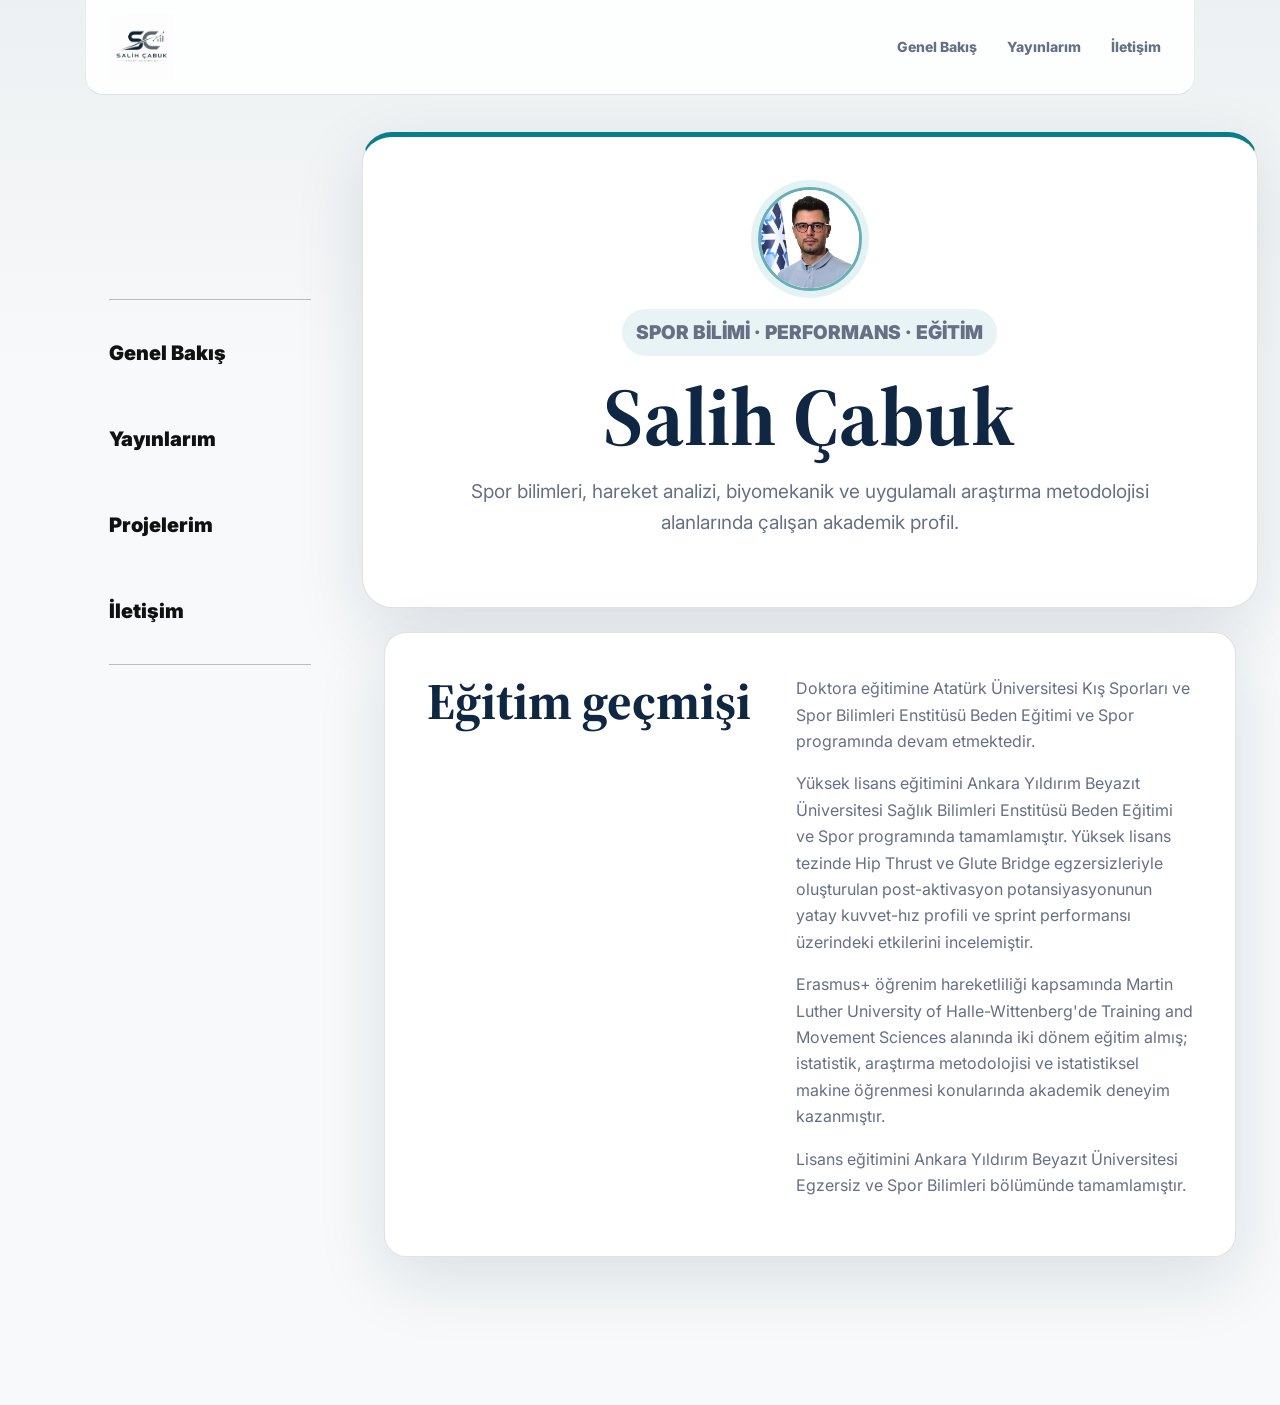
==== commit 733296c9: "Add files via upload" ====
--- a/about.html
+++ b/about.html
@@ -23,50 +23,58 @@
         <span></span>
       </button>
       <nav class="site-nav">
-        <a href="index.html">Genel bakış</a>
+        <a href="index.html">Genel Bakış</a>
         <a href="publications.html">Yayınlarım</a>
-        <a href="mailto:example@example.com">İletişim</a>
+        <a href="contact.html">İletişim</a>
       </nav>
     </header>
 
-    <main class="page">
-      <section class="about-hero">
-        <img src="profile.jpg" alt="Salih Çabuk portre fotoğrafı" />
-        <p class="eyebrow">Spor Bilimi · Performans · Eğitim</p>
-        <h1>Salih Çabuk</h1>
-        <p>
-          Spor bilimleri, hareket analizi, biyomekanik ve uygulamalı araştırma metodolojisi
-          alanlarında çalışan akademik profil.
-        </p>
-      </section>
+    <main class="page side-page">
+      <nav class="section-menu" aria-label="Bölüm menüsü">
+        <a href="index.html">Genel Bakış</a>
+        <a href="publications.html">Yayınlarım</a>
+        <a href="research.html">Projelerim</a>
+        <a href="contact.html">İletişim</a>
+      </nav>
+      <div class="side-page-content">
+        <section class="about-hero">
+          <img src="profile.jpg" alt="Salih Çabuk portre fotoğrafı" />
+          <p class="eyebrow">Spor Bilimi · Performans · Eğitim</p>
+          <h1>Salih Çabuk</h1>
+          <p>
+            Spor bilimleri, hareket analizi, biyomekanik ve uygulamalı araştırma metodolojisi
+            alanlarında çalışan akademik profil.
+          </p>
+        </section>
 
-      <section class="section two-column compact">
-        <div>
-          <h2>Eğitim geçmişi</h2>
-        </div>
-        <div class="prose">
-          <p>
-            Doktora eğitimine Atatürk Üniversitesi Kış Sporları ve Spor Bilimleri Enstitüsü
-            Beden Eğitimi ve Spor programında devam etmektedir.
-          </p>
-          <p>
-            Yüksek lisans eğitimini Ankara Yıldırım Beyazıt Üniversitesi Sağlık Bilimleri
-            Enstitüsü Beden Eğitimi ve Spor programında tamamlamıştır. Yüksek lisans tezinde
-            Hip Thrust ve Glute Bridge egzersizleriyle oluşturulan post-aktivasyon potansiyasyonunun
-            yatay kuvvet-hız profili ve sprint performansı üzerindeki etkilerini incelemiştir.
-          </p>
-          <p>
-            Erasmus+ öğrenim hareketliliği kapsamında Martin Luther University of
-            Halle-Wittenberg'de Training and Movement Sciences alanında iki dönem eğitim almış;
-            istatistik, araştırma metodolojisi ve istatistiksel makine öğrenmesi konularında
-            akademik deneyim kazanmıştır.
-          </p>
-          <p>
-            Lisans eğitimini Ankara Yıldırım Beyazıt Üniversitesi Egzersiz ve Spor Bilimleri
-            bölümünde tamamlamıştır.
-          </p>
-        </div>
-      </section>
+        <section class="section two-column compact">
+          <div>
+            <h2>Eğitim geçmişi</h2>
+          </div>
+          <div class="prose">
+            <p>
+              Doktora eğitimine Atatürk Üniversitesi Kış Sporları ve Spor Bilimleri Enstitüsü
+              Beden Eğitimi ve Spor programında devam etmektedir.
+            </p>
+            <p>
+              Yüksek lisans eğitimini Ankara Yıldırım Beyazıt Üniversitesi Sağlık Bilimleri
+              Enstitüsü Beden Eğitimi ve Spor programında tamamlamıştır. Yüksek lisans tezinde
+              Hip Thrust ve Glute Bridge egzersizleriyle oluşturulan post-aktivasyon potansiyasyonunun
+              yatay kuvvet-hız profili ve sprint performansı üzerindeki etkilerini incelemiştir.
+            </p>
+            <p>
+              Erasmus+ öğrenim hareketliliği kapsamında Martin Luther University of
+              Halle-Wittenberg'de Training and Movement Sciences alanında iki dönem eğitim almış;
+              istatistik, araştırma metodolojisi ve istatistiksel makine öğrenmesi konularında
+              akademik deneyim kazanmıştır.
+            </p>
+            <p>
+              Lisans eğitimini Ankara Yıldırım Beyazıt Üniversitesi Egzersiz ve Spor Bilimleri
+              bölümünde tamamlamıştır.
+            </p>
+          </div>
+        </section>
+      </div>
     </main>
   </body>
 </html>
--- a/styles.css
+++ b/styles.css
@@ -13,6 +13,9 @@
   --gold: #d9a441;
   --shadow: 0 22px 70px rgba(15, 39, 66, 0.12);
   --max: 1110px;
+  --site-left: clamp(103px, 8.5vw, 129px);
+  --hero-photo-top: 120px;
+  --brand-size: 66px;
 }
 
 * {
@@ -64,10 +67,25 @@
   padding-top: 0;
 }
 
+.site-header:empty {
+  display: none;
+}
+
 .home-page .site-header {
-  background: rgba(15, 39, 66, 0.68);
-  border-color: rgba(255, 255, 255, 0.14);
-  box-shadow: 0 18px 50px rgba(15, 39, 66, 0.18);
+  left: 0;
+  top: calc(var(--hero-photo-top) - var(--brand-size));
+  width: 100%;
+  height: var(--brand-size);
+  transform: none;
+  align-items: flex-start;
+  padding-left: var(--site-left);
+  padding-top: 0;
+  padding-bottom: 0;
+  background: transparent;
+  border-color: transparent;
+  border-radius: 0;
+  box-shadow: none;
+  backdrop-filter: none;
 }
 
 .home-page .brand strong {
@@ -99,24 +117,34 @@
   min-width: 0;
 }
 
+.home-page .brand {
+  height: var(--brand-size);
+  align-items: flex-start;
+}
+
 .brand-photo {
   display: block;
-  width: 42px;
-  height: 42px;
+  width: var(--brand-size);
+  height: var(--brand-size);
   overflow: hidden;
-  padding: 4px;
-  border: 1px solid rgba(8, 126, 139, 0.22);
-  border-radius: 12px;
-  background: #ffffff;
-  box-shadow: 0 0 0 4px rgba(8, 126, 139, 0.08);
+  padding: 0;
+  border: 0;
+  border-radius: 0;
+  background: transparent;
+  box-shadow: none;
   flex: 0 0 auto;
   cursor: zoom-in;
+  line-height: 0;
 }
 
 .brand-photo img {
   width: 100%;
   height: 100%;
   object-fit: contain;
+}
+
+.home-page .brand-photo img {
+  mix-blend-mode: multiply;
 }
 
 .logo-lightbox {
@@ -235,20 +263,25 @@
 }
 
 .media-hero-content {
-  display: flex;
+  display: grid;
+  grid-template-columns:
+    var(--site-left)
+    202px
+    clamp(28px, 4vw, 52px)
+    clamp(360px, 34vw, 430px)
+    26px
+    minmax(280px, 520px)
+    minmax(22px, 1fr);
   align-items: center;
-  justify-content: flex-start;
-  gap: 26px;
-  width: min(100%, var(--max));
+  width: 100%;
   min-height: inherit;
   margin: 0 auto;
-  padding: 120px 22px 88px;
-  padding-left: clamp(70px, 9vw, 128px);
+  padding: var(--hero-photo-top) 0 88px;
 }
 
 .media-photo-block {
+  grid-column: 4;
   width: clamp(360px, 34vw, 430px);
-  flex: 0 0 clamp(360px, 34vw, 430px);
   margin: 0;
 }
 
@@ -266,6 +299,7 @@
 }
 
 .media-identity {
+  grid-column: 6;
   width: min(44vw, 520px);
   min-height: clamp(360px, 34vw, 430px);
   margin: 0;
@@ -310,7 +344,7 @@
 .education-section {
   width: 100%;
   max-width: none;
-  grid-template-columns: clamp(103px, 8.5vw, 129px) 202px clamp(28px, 4vw, 52px) minmax(0, 1110px) minmax(22px, 1fr);
+  grid-template-columns: var(--site-left) 202px clamp(28px, 4vw, 52px) minmax(0, 1110px) minmax(22px, 1fr);
   align-items: start;
   justify-items: stretch;
   gap: 0;
@@ -368,7 +402,14 @@
 }
 
 .section-menu a:hover {
-  color: #000000;
+  color: #0f2742;
+}
+
+.section-menu a.is-active,
+.section-menu a.is-active:hover,
+.section-menu a.is-active.is-overview,
+.section-menu a.is-active.is-blue {
+  color: #b0005a;
 }
 
 .hero-avatar {
@@ -825,6 +866,26 @@
   padding: 34px 22px 76px;
 }
 
+.side-page {
+  display: grid;
+  width: 100%;
+  max-width: none;
+  grid-template-columns: var(--site-left) 202px clamp(28px, 4vw, 52px) minmax(0, 1110px) minmax(22px, 1fr);
+  align-items: start;
+  justify-items: stretch;
+  gap: 0;
+  padding: 56px 0 76px;
+}
+
+.side-page > .section-menu {
+  grid-column: 2;
+}
+
+.side-page-content {
+  grid-column: 4;
+  min-width: 0;
+}
+
 .page-hero,
 .about-hero {
   margin-bottom: 24px;
@@ -838,6 +899,10 @@
 
 .publications-page {
   max-width: 1180px;
+}
+
+.publications-page.side-page {
+  max-width: none;
 }
 
 .publications-hero {
@@ -1116,6 +1181,11 @@
 }
 
 @media (max-width: 900px) {
+  :root {
+    --site-left: 40px;
+    --hero-photo-top: 92px;
+  }
+
   .menu-button {
     display: block;
   }
@@ -1138,6 +1208,10 @@
     background: rgba(15, 39, 66, 0.96);
   }
 
+  .home-page .site-header {
+    padding-left: var(--site-left);
+  }
+
   .site-nav.is-open {
     display: grid;
   }
@@ -1154,13 +1228,12 @@
   }
 
   .media-hero-content {
-    gap: 22px;
-    padding-left: 40px;
+    grid-template-columns: 40px 0 24px 330px 22px minmax(260px, 1fr) 22px;
+    padding: var(--hero-photo-top) 0 70px;
   }
 
   .media-photo-block {
     width: 330px;
-    flex-basis: 330px;
   }
 
   .media-identity {
@@ -1191,6 +1264,14 @@
     padding-left: 22px;
   }
 
+  .side-page {
+    grid-template-columns: 1fr;
+    gap: 18px;
+    width: min(100%, var(--max));
+    padding-right: 22px;
+    padding-left: 22px;
+  }
+
   .section-menu {
     grid-column: auto;
     grid-template-columns: repeat(4, max-content);
@@ -1199,6 +1280,10 @@
     overflow-x: auto;
   }
 
+  .side-page-content {
+    grid-column: auto;
+  }
+
   .hero-copy {
     grid-column: auto;
   }
@@ -1243,23 +1328,29 @@
 }
 
 @media (max-width: 720px) {
+  :root {
+    --hero-photo-top: 92px;
+  }
+
   .media-hero {
     min-height: auto;
   }
 
   .media-hero-content {
-    flex-direction: column;
+    grid-template-columns: 1fr;
     align-items: center;
+    justify-items: center;
     gap: 22px;
-    padding: 92px 22px 58px;
+    padding: var(--hero-photo-top) 22px 58px;
   }
 
   .media-photo-block {
+    grid-column: 1;
     width: min(100%, 300px);
-    flex-basis: auto;
   }
 
   .media-identity {
+    grid-column: 1;
     width: min(100%, 520px);
     min-height: auto;
     text-align: center;
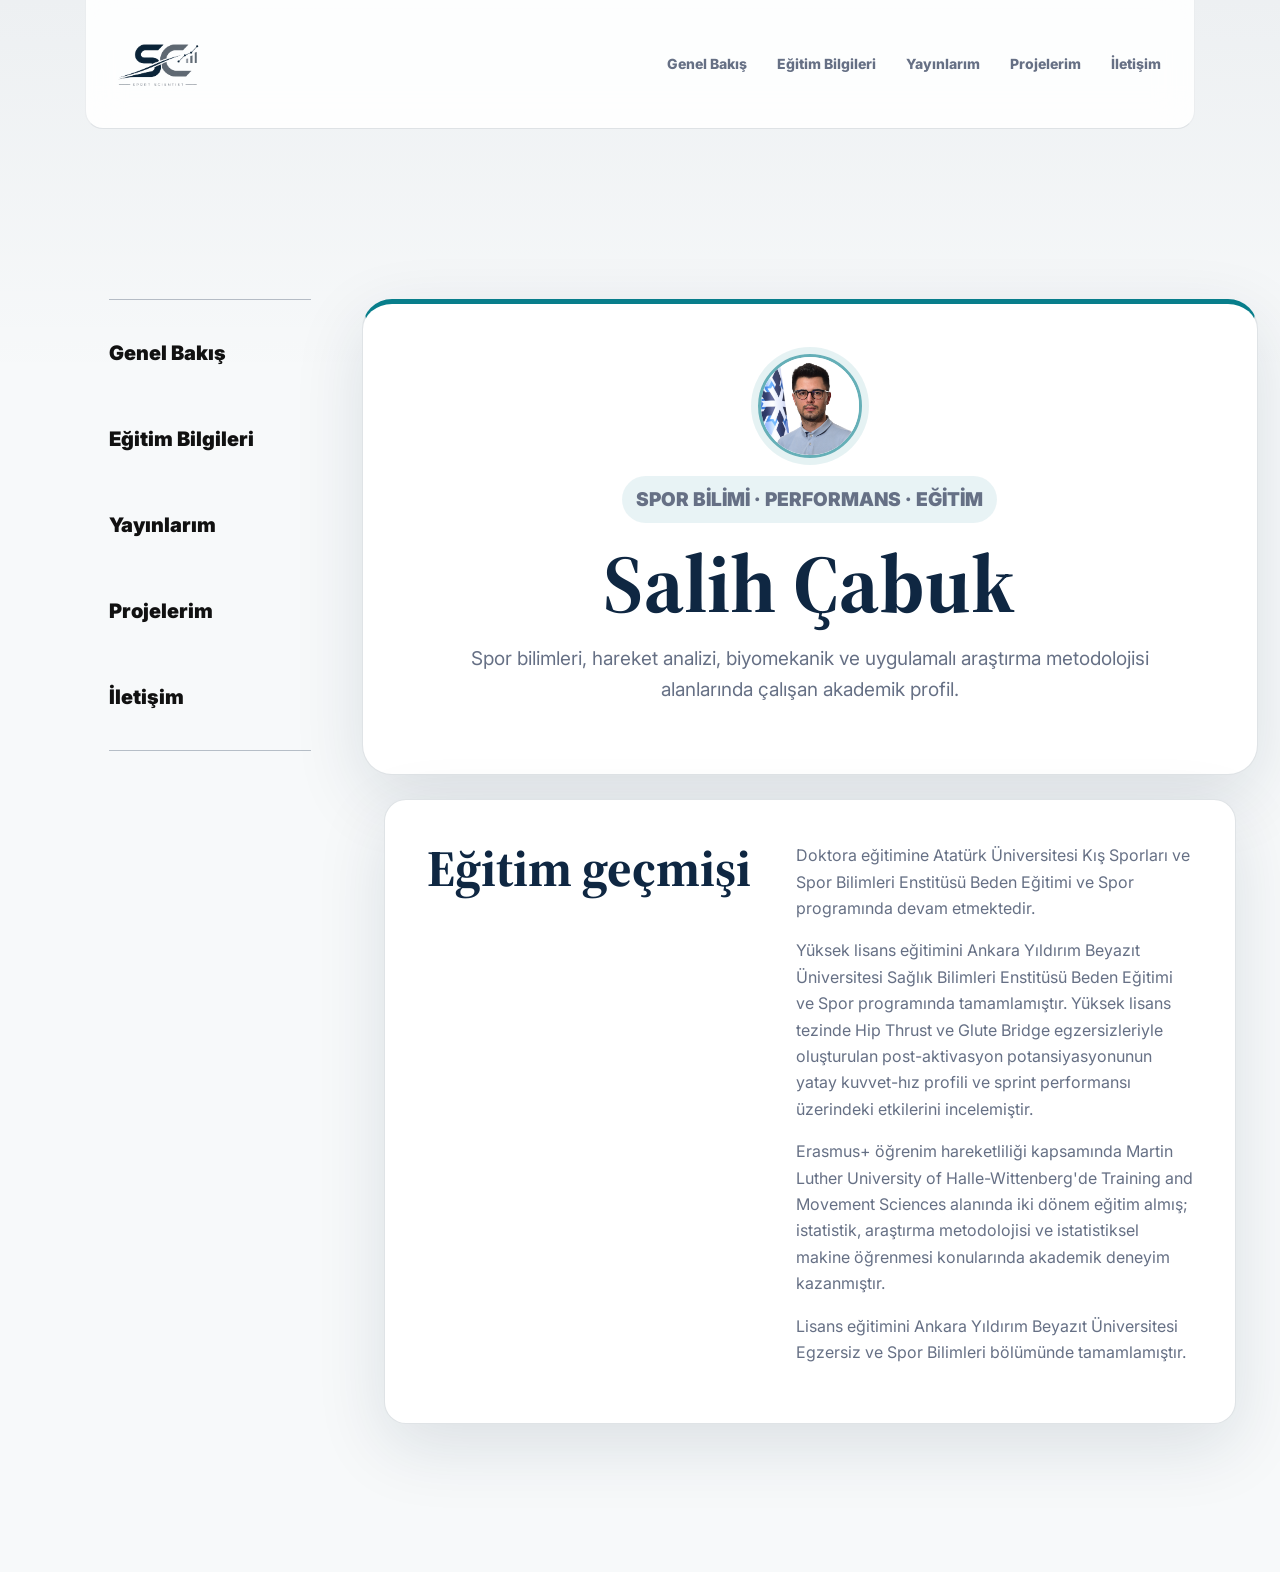
==== commit 70cc93d5: "Add files via upload" ====
--- a/about.html
+++ b/about.html
@@ -24,7 +24,9 @@
       </button>
       <nav class="site-nav">
         <a href="index.html">Genel Bakış</a>
+        <a href="education.html">Eğitim Bilgileri</a>
         <a href="publications.html">Yayınlarım</a>
+        <a href="research.html">Projelerim</a>
         <a href="contact.html">İletişim</a>
       </nav>
     </header>
@@ -32,6 +34,7 @@
     <main class="page side-page">
       <nav class="section-menu" aria-label="Bölüm menüsü">
         <a href="index.html">Genel Bakış</a>
+        <a href="education.html">Eğitim Bilgileri</a>
         <a href="publications.html">Yayınlarım</a>
         <a href="research.html">Projelerim</a>
         <a href="contact.html">İletişim</a>
--- a/styles.css
+++ b/styles.css
@@ -15,7 +15,8 @@
   --max: 1110px;
   --site-left: clamp(103px, 8.5vw, 129px);
   --hero-photo-top: 120px;
-  --brand-size: 66px;
+  --brand-size: 100px;
+  --section-menu-offset: 167px;
 }
 
 * {
@@ -43,11 +44,11 @@
 }
 
 .site-header {
-  position: fixed;
+  position: absolute;
   top: 0;
   left: 50%;
   transform: translateX(-50%);
-  z-index: 30;
+  z-index: 90;
   display: flex;
   align-items: center;
   justify-content: space-between;
@@ -72,8 +73,10 @@
 }
 
 .home-page .site-header {
+  position: absolute;
   left: 0;
   top: calc(var(--hero-photo-top) - var(--brand-size));
+  z-index: 90;
   width: 100%;
   height: var(--brand-size);
   transform: none;
@@ -249,7 +252,7 @@
   position: relative;
   isolation: isolate;
   min-height: 560px;
-  overflow: hidden;
+  overflow: visible;
   background: #6f92ad;
   border-bottom: 1px solid rgba(15, 39, 66, 0.16);
 }
@@ -259,10 +262,21 @@
 }
 
 .media-hero::after {
-  display: none;
+  content: "";
+  position: absolute;
+  left: calc(var(--site-left) + 202px + clamp(28px, 4vw, 52px));
+  right: 0;
+  bottom: -96px;
+  z-index: 0;
+  display: block;
+  height: 96px;
+  background: #6f92ad;
+  pointer-events: none;
 }
 
 .media-hero-content {
+  position: relative;
+  z-index: 1;
   display: grid;
   grid-template-columns:
     var(--site-left)
@@ -356,6 +370,7 @@
 .hero-copy {
   grid-column: 4;
   width: 100%;
+  margin-top: var(--section-menu-offset);
   position: relative;
   overflow: hidden;
   padding: clamp(26px, 4vw, 40px);
@@ -383,7 +398,7 @@
   display: grid;
   gap: 48px;
   width: 100%;
-  margin-top: 167px;
+  margin-top: var(--section-menu-offset);
   padding: 34px 0;
   border-top: 1px solid rgba(15, 39, 66, 0.28);
   border-right: 0;
@@ -402,14 +417,19 @@
 }
 
 .section-menu a:hover {
-  color: #0f2742;
+  color: #00aeef;
 }
 
 .section-menu a.is-active,
 .section-menu a.is-active:hover,
 .section-menu a.is-active.is-overview,
 .section-menu a.is-active.is-blue {
-  color: #b0005a;
+  color: #ec008c;
+}
+
+.section-menu a.is-overview.is-active,
+.section-menu a[aria-current="page"] {
+  color: #ec008c;
 }
 
 .hero-avatar {
@@ -884,6 +904,7 @@
 .side-page-content {
   grid-column: 4;
   min-width: 0;
+  margin-top: var(--section-menu-offset);
 }
 
 .page-hero,
@@ -1225,6 +1246,11 @@
 
   .media-hero {
     min-height: 500px;
+    overflow: hidden;
+  }
+
+  .media-hero::after {
+    display: none;
   }
 
   .media-hero-content {
@@ -1274,7 +1300,7 @@
 
   .section-menu {
     grid-column: auto;
-    grid-template-columns: repeat(4, max-content);
+    grid-template-columns: repeat(5, max-content);
     gap: 14px;
     padding: 14px 0;
     overflow-x: auto;
@@ -1282,10 +1308,12 @@
 
   .side-page-content {
     grid-column: auto;
+    margin-top: 0;
   }
 
   .hero-copy {
     grid-column: auto;
+    margin-top: 0;
   }
 
   .portrait {
